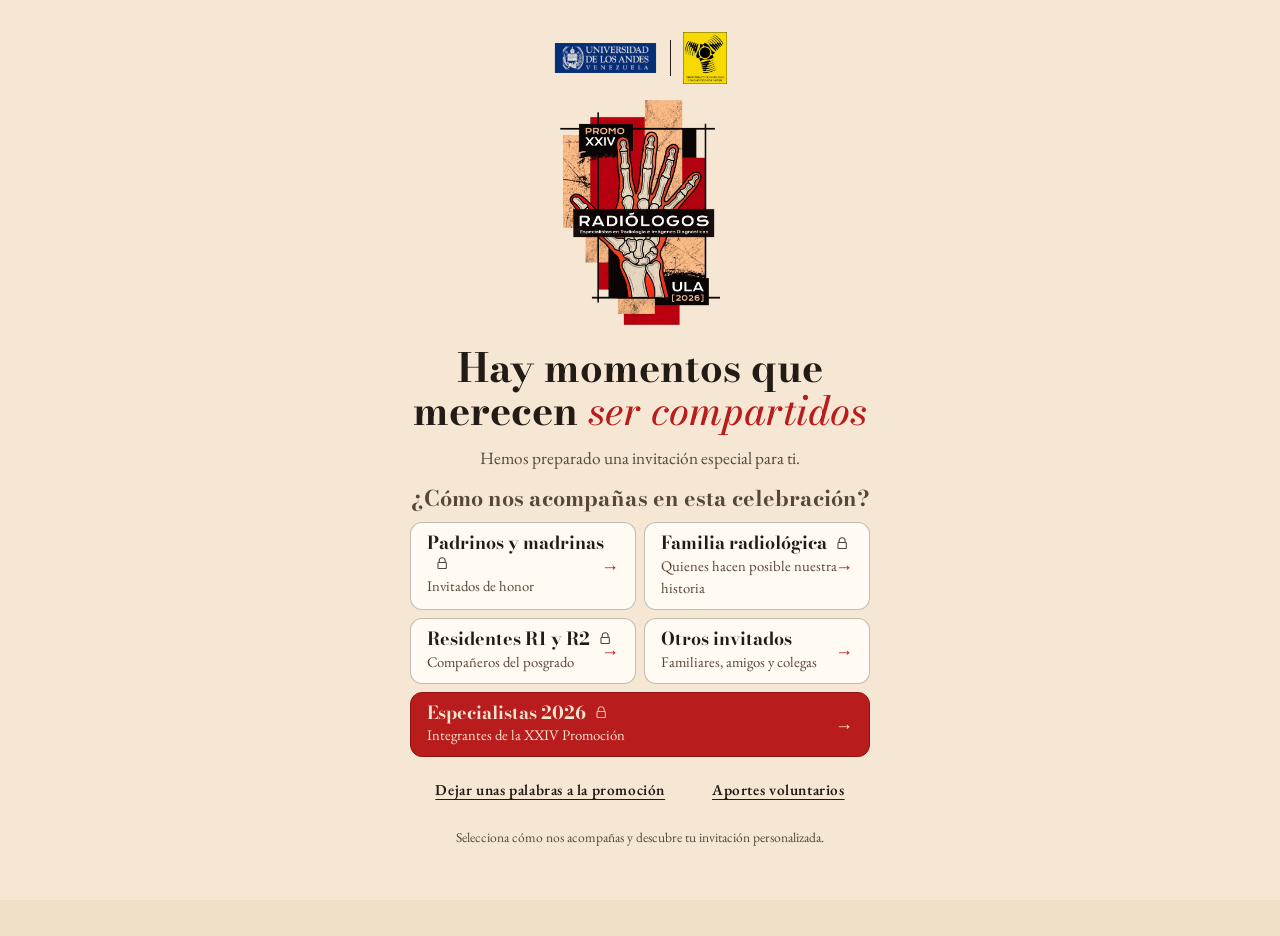
==== index.html @ fd2d2056 "v2.13: pretarjeta con sobre y sello XXIV para enlaces individuales; Familia radiológica Co-Authored-" ====
<!doctype html>
<html lang="es">
<head>
<meta charset="utf-8">
<meta name="version-recursos" content="202611261227">
<meta name="viewport" content="width=device-width,initial-scale=1,viewport-fit=cover">
<title>XXIV Promoción de Radiólogos | Invitación especial</title>
<meta name="description" content="Tres momentos. Una misma celebración. Sábado 28 de noviembre de 2026.">
<meta name="robots" content="noindex,nofollow,noarchive">
<meta name="theme-color" content="#f4e6d1">
<meta name="color-scheme" content="only light">
<meta name="supported-color-schemes" content="light">
<meta name="darkreader-lock">
<script>if(/^#t=/.test(location.hash))document.documentElement.classList.add("modo-sobre")</script>
<meta name="referrer" content="no-referrer">
<link rel="canonical" href="https://zarevich1492.github.io/invitacion-radiologia-2026/">
<meta property="og:type" content="website">
<meta property="og:locale" content="es_VE">
<meta property="og:site_name" content="XXIV Promoción de Radiólogos · ULA">
<meta property="og:title" content="XXIV Promoción de Radiólogos | Invitación especial">
<meta property="og:description" content="Tres momentos. Una misma celebración. Sábado 28 de noviembre de 2026.">
<meta property="og:url" content="https://zarevich1492.github.io/invitacion-radiologia-2026/">
<meta property="og:image" content="https://zarevich1492.github.io/invitacion-radiologia-2026/assets/og-portada.jpg">
<meta property="og:image:secure_url" content="https://zarevich1492.github.io/invitacion-radiologia-2026/assets/og-portada.jpg">
<meta property="og:image:type" content="image/jpeg">
<meta property="og:image:width" content="1200">
<meta property="og:image:height" content="630">
<meta property="og:image:alt" content="Portada: Promo XXIV Radiólogos ULA 2026. Invitación especial.">
<meta name="twitter:card" content="summary_large_image">
<link rel="icon" href="assets/logos/promocion-xxiv-560.jpg" type="image/jpeg">
<link rel="preload" href="assets/fonts/BodoniModa-normal.woff2" as="font" type="font/woff2" crossorigin>
<link rel="preload" href="assets/fonts/EBGaramond-normal.woff2" as="font" type="font/woff2" crossorigin>
<link rel="preload" href="assets/logos/promocion-xxiv-560.jpg" as="image">
<link rel="stylesheet" href="css/estilos.css?v=202611261227">
</head>
<body>

<!-- ===================== Escena 1 · Bienvenida e identificación ===================== -->
<!-- Pretarjeta: recepción del enlace individual (sobre crema con sello XXIV) -->
<section class="sobre-escena cargando" id="sobre-escena" aria-labelledby="sobre-titulo">
  <div class="sobre-caja">
    <div class="sobre-logos" aria-label="Universidad de Los Andes · Departamento de Radiología y Diagnóstico por Imagen · XXIV Promoción">
      <img src="assets/logos/ula.jpg" alt="Universidad de Los Andes, Venezuela" width="1215" height="392">
      <img class="logo-depto" src="assets/logos/departamento-radiologia.jpg" alt="Departamento de Radiología y Diagnóstico por Imagen" width="603" height="707">
      <img class="logo-promo" src="assets/logos/promocion-xxiv-560.jpg" alt="XXIV Promoción de Radiólogos, ULA 2026" width="560" height="784">
    </div>
    <div class="sobre" aria-hidden="true">
      <div class="sobre-fondo"></div>
      <div class="sobre-carta"><i></i><i></i><i></i></div>
      <div class="sobre-frente"></div>
      <div class="sobre-solapa"></div>
      <div class="sello"><span>XXIV</span></div>
    </div>
    <span class="versalita" id="sobre-titulo">Has recibido una invitación especial</span>
    <h1 class="sobre-nombre" id="token-saludo" aria-live="polite">Preparando tu invitación…</h1>
    <p class="sobre-msg">La XXIV Promoción de Radiólogos de la Universidad de Los Andes desea compartir contigo este momento tan significativo.</p>
    <button class="btn btn-primario" type="button" id="btn-token-continuar" disabled>Abrir mi invitación</button>
    <button class="btn btn-texto" type="button" id="btn-token-otro">No soy yo</button>
  </div>
</section>

<section class="bienvenida" id="bienvenida" aria-labelledby="bienvenida-titulo">
  <div class="bienvenida-caja">
    <div class="logos-inst" aria-label="Universidad de Los Andes · Departamento de Radiología y Diagnóstico por Imagen">
      <img src="assets/logos/ula.jpg" alt="Universidad de Los Andes, Venezuela" width="1215" height="392">
      <i aria-hidden="true"></i>
      <img class="logo-depto" src="assets/logos/departamento-radiologia.jpg" alt="Departamento de Radiología y Diagnóstico por Imagen" width="603" height="707">
    </div>
    <img class="bienvenida-logo" src="assets/logos/promocion-xxiv-560.jpg" width="560" height="784" alt="Logotipo de la XXIV Promoción de Radiólogos, ULA 2026">
    <h1 id="bienvenida-titulo">Hay momentos que merecen <em>ser compartidos</em></h1>
    <p class="bienvenida-sub">Hemos preparado una invitación especial para ti.</p>

    <!-- Paso 0: cinco accesos -->
    <div class="paso" id="paso-acceso">
      <p class="pregunta" id="acceso-pregunta">¿Cómo nos acompañas en esta celebración?</p>
      <div class="accesos" role="group" aria-label="Elige cómo nos acompañas">
        <button class="acceso" type="button" data-acceso="padrinos"><b>Padrinos y madrinas<svg class="candado" viewBox="0 0 24 24" aria-hidden="true"><path d="M7 11V8a5 5 0 0110 0v3M6 11h12a1 1 0 011 1v8a1 1 0 01-1 1H6a1 1 0 01-1-1v-8a1 1 0 011-1z" fill="none" stroke="currentColor" stroke-width="1.8" stroke-linecap="round" stroke-linejoin="round"/></svg><span class="sr-solo"> (acceso con código)</span></b><span>Invitados de honor</span></button>
        <button class="acceso" type="button" data-acceso="docentes"><b>Familia radiológica<svg class="candado" viewBox="0 0 24 24" aria-hidden="true"><path d="M7 11V8a5 5 0 0110 0v3M6 11h12a1 1 0 011 1v8a1 1 0 01-1 1H6a1 1 0 01-1-1v-8a1 1 0 011-1z" fill="none" stroke="currentColor" stroke-width="1.8" stroke-linecap="round" stroke-linejoin="round"/></svg><span class="sr-solo"> (acceso con código)</span></b><span>Quienes hacen posible nuestra historia</span></button>
        <button class="acceso" type="button" data-acceso="residentes"><b>Residentes R1 y R2<svg class="candado" viewBox="0 0 24 24" aria-hidden="true"><path d="M7 11V8a5 5 0 0110 0v3M6 11h12a1 1 0 011 1v8a1 1 0 01-1 1H6a1 1 0 01-1-1v-8a1 1 0 011-1z" fill="none" stroke="currentColor" stroke-width="1.8" stroke-linecap="round" stroke-linejoin="round"/></svg><span class="sr-solo"> (acceso con código)</span></b><span>Compañeros del posgrado</span></button>
        <button class="acceso" type="button" data-acceso="otros"><b>Otros invitados</b><span>Familiares, amigos y colegas</span></button>
        <button class="acceso" type="button" data-acceso="especialistas" id="btn-integrante"><b>Especialistas 2026<svg class="candado" viewBox="0 0 24 24" aria-hidden="true"><path d="M7 11V8a5 5 0 0110 0v3M6 11h12a1 1 0 011 1v8a1 1 0 01-1 1H6a1 1 0 01-1-1v-8a1 1 0 011-1z" fill="none" stroke="currentColor" stroke-width="1.8" stroke-linecap="round" stroke-linejoin="round"/></svg><span class="sr-solo"> (acceso con código)</span></b><span>Integrantes de la XXIV Promoción</span></button>
      </div>
      <p class="mas-bienvenida"><button class="btn btn-texto" type="button" data-visitante="dedicatorias">Dejar unas palabras a la promoción</button><button class="btn btn-texto" type="button" data-visitante="aportes">Aportes voluntarios</button></p>
    </div>

    <!-- Código de acceso (padrinos, familia radiológica, residentes, especialistas) -->
    <div class="paso" id="paso-codigo" hidden>
      <p class="pregunta" id="codigo-titulo">Código de acceso</p>
      <p class="nota" style="text-align:center;margin:0" id="codigo-sub">Escribe el código que recibiste con tu invitación.</p>
      <form id="form-codigo" autocomplete="off" novalidate>
        <label class="etiqueta" for="campo-codigo">Código de acceso</label>
        <div class="campo-clave"><input class="campo" id="campo-codigo" type="password" autocomplete="off" autocapitalize="none" spellcheck="false" maxlength="100" required><button class="btn btn-texto" type="button" id="ver-codigo" aria-pressed="false" aria-controls="campo-codigo">Mostrar</button></div>
        <p class="rsvp-estado" id="codigo-estado" role="alert"></p>
        <button class="btn btn-primario" type="submit" id="btn-ingresar">Ingresar</button>
      </form>
      <button class="btn btn-texto" type="button" id="btn-volver-inicio">← Volver al inicio</button>
    </div>

    <!-- Padrinos y madrinas: selector de nombres -->
    <div class="paso" id="paso-lista" hidden>
      <p class="pregunta">Padrinos y madrinas</p>
      <label class="etiqueta" for="buscar-nombre">Busca y elige tu nombre</label>
      <input id="buscar-nombre" class="campo" type="search" placeholder="Nombre o apellido" autocomplete="off" autocapitalize="words" spellcheck="false" aria-controls="lista-nombres">
      <ul class="lista-nombres" id="lista-nombres" role="listbox" aria-label="Padrinos y madrinas de la promoción"></ul>
      <button class="btn btn-texto" type="button" id="btn-volver-acceso-1">← Otras opciones</button>
    </div>

    <!-- Especialistas 2026 (módulo de listones; coordinado con Antigravity) -->
    <div class="paso" id="paso-graduando" hidden>
      <span class="versalita" style="text-align:center">Espacio conmemorativo · XXIV Promoción</span>
      <p class="pregunta">Especialistas 2026</p>
      <p class="nota" style="text-align:center;margin:0">Elige tu nombre para acceder a tu listón conmemorativo y al programa de la jornada.</p>
      <ul class="lista-nombres" id="lista-graduandos" role="listbox" aria-label="Especialistas 2026 · XXIV Promoción"></ul>
      <button class="btn btn-texto" type="button" id="btn-volver-lista-2">← Otras opciones</button>
    </div>

    <!-- Familia radiológica · Residentes · Otros: nombre (y R1/R2 para residentes) -->
    <div class="paso" id="paso-categoria" hidden>
      <p class="pregunta" id="categoria-pregunta"></p>
      <div class="opciones-cat" id="opciones-cat" role="radiogroup" aria-label="Categoría de invitado"></div>
      <form class="form-nombre" id="form-nombre" autocomplete="off" hidden>
        <label class="etiqueta" for="campo-nombre">Tu nombre completo</label>
        <input id="campo-nombre" class="campo" maxlength="80" placeholder="Nombre y apellido" autocapitalize="words" spellcheck="false" enterkeyhint="go" required minlength="2">
        <button class="btn btn-primario" type="submit">Continuar a mi invitación</button>
      </form>
      <button class="btn btn-texto" type="button" id="btn-volver-lista">← Otras opciones</button>
    </div>

    <p class="nota nota-privacidad">Selecciona cómo nos acompañas y descubre tu invitación personalizada.</p>
  </div>
</section>

<!-- ===================== Navegación permanente ===================== -->
<header class="barra" id="barra" hidden>
  <div class="barra-int">
    <a class="marca" href="#invitacion" data-ir="invitacion" aria-label="Ir al inicio">
      <img src="assets/logos/promocion-xxiv-560.jpg" alt="" width="560" height="784">
      <span><b>XXIV Promoción</b><small>Radiólogos · ULA 2026</small></span>
    </a>
    <nav class="nav-vistas nav-superior" aria-label="Secciones de la invitación">
      <a href="#invitacion" data-ir="invitacion" class="nav-inicio"><svg class="ico-casa" viewBox="0 0 24 24" aria-hidden="true"><path d="M3 10.5L12 3l9 7.5"/><path d="M5.5 9.5V20h4.5v-5.5h4V20h4.5V9.5"/></svg><span>Inicio</span></a>
      <a href="#programa" data-ir="programa">Programa</a>
      <a href="#confirmar" data-ir="confirmar">Confirmar asistencia</a>
      <a href="#pase" data-ir="pase">Mi pase</a>
      <a href="#liston" data-ir="liston" hidden>Mi listón</a>
      <a href="#dedicatorias" data-ir="dedicatorias" class="nav-extra">Palabras</a>
      <a href="#aportes" data-ir="aportes" class="nav-extra">Aportes</a>
      <a href="#solicitar" data-ir="solicitar" class="nav-extra" hidden>Solicitar invitación</a>
    </nav>
    <button class="btn btn-texto cambiar-nombre" type="button" id="btn-cambiar-nombre">Cambiar nombre</button>
  </div>
</header>

<main class="experiencia" id="experiencia" aria-hidden="true">

  <!-- 01 · Inicio (tarjeta interactiva para invitados · espacio conmemorativo para Especialistas 2026) -->
  <section class="vista vista-invitacion" id="vista-invitacion" data-vista="invitacion" aria-labelledby="saludo-nombre">
    <div class="espacio-especialista" id="espacio-especialista" hidden>
      <img class="esp-logo" src="assets/logos/promocion-xxiv-560.jpg" width="560" height="784" alt="Logotipo de la XXIV Promoción de Radiólogos, ULA 2026">
      <span class="versalita">Especialista 2026 · XXIV Promoción</span>
      <h1 class="saludo-nombre" id="esp-nombre" tabindex="-1"></h1>
      <p class="saludo-texto">Espacio conmemorativo de nuestra promoción. Conserva tu listón oficial y consulta el programa de nuestra jornada de celebración.</p>
      <p class="esp-fecha" id="esp-fecha"></p>
      <div class="esp-acciones">
        <a class="btn btn-primario" href="#liston" data-ir="liston">Ver mi listón conmemorativo <span aria-hidden="true">→</span></a>
        <a class="btn btn-siguiente" href="#programa" data-ir="programa">Ver el programa <span aria-hidden="true">→</span></a>
      </div>
      <p class="mas-secciones"><a class="btn btn-texto" href="#dedicatorias" data-ir="dedicatorias">Dejar unas palabras</a><a class="btn btn-texto" href="#aportes" data-ir="aportes">Aportes voluntarios</a></p>
    </div>
    <div class="inv-grid">
      <header class="inv-enc saludo">
        <span class="versalita" id="saludo-eyebrow">Invitación especial</span>
        <h1 class="saludo-nombre" id="saludo-nombre" tabindex="-1"></h1>
        <p class="saludo-texto" id="saludo-texto"></p>
        <p class="inv-fecha" id="inv-fecha"></p>
      </header>

      <div class="inv-tarjeta">
        <!-- Escenas 2 a 6 · Tarjeta 3D -->
        <div class="escenario cargando" id="escenario" data-pose="cerrada" data-estado="cerrada">
          <div class="sombra-suelo" aria-hidden="true"></div>
          <div class="tarjeta" id="tarjeta" tabindex="0" role="group" aria-roledescription="tarjeta" aria-label="Invitación. Portada. Pulse Intro para abrir.">
            <div class="flotar">
              <div class="inclinacion" id="inclinacion">
                <div class="libro" id="libro">
                  <div class="hoja base">
                    <div class="cara frente"><img class="mitad-der" id="img-interior-der" alt="" decoding="async"></div>
                    <div class="cara dorso"><img class="ajustada" id="img-contra" alt="" decoding="async"><span class="luz"></span></div>
                  </div>
                  <div class="hoja tapa" id="tapa">
                    <div class="cara frente"><img class="ajustada" id="img-portada" alt="" fetchpriority="high"><span class="luz"></span></div>
                    <div class="cara dorso"><img class="mitad-izq" id="img-interior-izq" alt="" decoding="async"></div>
                  </div>
                </div>
              </div>
            </div>
          </div>
        </div>
        <p class="pista destacada" id="pista" aria-live="polite">Toca para abrir tu invitación</p>
      </div>

      <div class="inv-acciones controles">
        <button class="btn btn-primario" type="button" id="btn-principal">Abrir tarjeta</button>
        <button class="btn btn-siguiente" type="button" id="btn-contra" hidden>Ver contraportada <span aria-hidden="true">→</span></button>
        <a class="btn btn-siguiente" id="btn-ir-programa" href="#programa" data-ir="programa">Ver el programa <span aria-hidden="true">→</span></a>
      </div>

      <div class="inv-sec">
        <div class="controles-sec" role="toolbar" aria-label="Más opciones de la tarjeta">
          <button class="btn-sec" type="button" id="btn-reproducir" aria-pressed="false"><span class="ico" aria-hidden="true">▶</span><span>Reproducir</span></button>
          <button class="btn-sec" type="button" id="btn-reiniciar"><span class="ico" aria-hidden="true">↺</span><span>Reiniciar</span></button>
        </div>
        <p class="mas-secciones"><a class="btn btn-texto" href="#dedicatorias" data-ir="dedicatorias">Dejar unas palabras</a><a class="btn btn-texto" href="#aportes" data-ir="aportes">Aportes voluntarios</a></p>
      </div>
    </div>

    <section class="otros-tarjetas" id="otros-tarjetas" aria-labelledby="t-otros" hidden>
      <h2 id="t-otros" class="otros-tit">Acompáñanos como tú prefieras</h2>
      <ul class="op-lista">
        <li data-solo-otros><a class="op" href="#invitacion" data-accion="ver"><svg viewBox="0 0 24 24" aria-hidden="true" class="op-ico"><path d="M4 7l8 6 8-6"/><rect x="3.5" y="5" width="17" height="14" rx="2"/></svg><b>Ver invitación</b><span>Abre la tarjeta de la promoción.</span></a></li>
        <li data-solo-otros><a class="op" href="#programa" data-ir="programa"><svg viewBox="0 0 24 24" aria-hidden="true" class="op-ico"><circle cx="12" cy="12" r="8.5"/><path d="M12 7.5V12l3 2"/></svg><b>Programa</b><span>Las tres actividades del 28 de noviembre.</span></a></li>
        <li><a class="op" href="#dedicatorias" data-ir="dedicatorias"><svg viewBox="0 0 24 24" aria-hidden="true" class="op-ico"><path d="M5 4h11l3 3v13H5z"/><path d="M8 11h8M8 15h5"/></svg><b>Dejar una dedicatoria</b><span>Unas palabras para nuestros especialistas.</span></a></li>
        <li><a class="op" href="#aportes" data-ir="aportes"><svg viewBox="0 0 24 24" aria-hidden="true" class="op-ico"><path d="M12 20s-7-4.4-7-10a4 4 0 017-2.500A4 4 0 0119 10c0 5.600-7 10-7 10z"/></svg><b>Aporte voluntario</b><span>Un gesto por Pago Móvil, sin compromiso.</span></a></li>
        <li data-solo-otros><a class="op" href="#solicitar" data-ir="solicitar" id="op-solicitar"><svg viewBox="0 0 24 24" aria-hidden="true" class="op-ico"><circle cx="9" cy="8" r="3.500"/><path d="M3 20c0-3.300 2.700-6 6-6s6 2.700 6 6M18 8v6M15 11h6"/></svg><b>Solicitar invitación</b><span>Cuéntanos quién te invita.</span></a></li>
      </ul>
      <p class="nota">Dedicatorias y aportes están abiertos a todos, sin contraseña, y no dependen de la asistencia.</p>
    </section>
  </section>

  <!-- 02 · Programa -->
  <section class="vista vista-programa" id="vista-programa" data-vista="programa" aria-labelledby="t-programa" hidden>
    <header class="vista-enc">
      <span class="versalita" id="programa-fecha"></span>
      <h2 id="t-programa" tabindex="-1">Tres momentos. <em>Una misma celebración.</em></h2>
      <p class="nota">Hora local de Venezuela (UTC−4).</p>
    </header>
    <ol class="programa" id="programa"></ol>
    <div class="vista-pie">
      <a class="btn btn-texto" href="#invitacion" data-ir="invitacion"><span aria-hidden="true">←</span> Inicio</a>
      <a class="btn btn-primario" id="btn-prog-confirmar" href="#confirmar" data-ir="confirmar">Confirmar asistencia <span aria-hidden="true">→</span></a>
      <a class="btn btn-primario" id="btn-prog-liston" href="#liston" data-ir="liston" hidden>Ver mi listón <span aria-hidden="true">→</span></a>
    </div>
    <p class="mas-secciones"><a class="btn btn-texto" href="#dedicatorias" data-ir="dedicatorias">Dejar unas palabras</a><a class="btn btn-texto" href="#aportes" data-ir="aportes">Aportes voluntarios</a></p>
  </section>

  <!-- 03 · Confirmación -->
  <section class="vista vista-confirmar rsvp" id="rsvp" data-vista="confirmar" aria-labelledby="t-rsvp" hidden>
    <header class="vista-enc">
      <span class="versalita">Confirmación de asistencia</span>
      <h2 id="t-rsvp" tabindex="-1">Nos gustaría contar contigo</h2>
      <p>Tu confirmación nos ayudará a organizar mejor esta jornada de celebración.</p>
    </header>
    <p class="aviso-no-disponible" id="rsvp-aviso" role="note" hidden></p>
    <form id="form-rsvp" novalidate>
      <fieldset class="rsvp-campos" id="rsvp-campos">
        <legend class="sr-only">Tu respuesta para cada actividad</legend>
        <div id="rsvp-actividades"></div>
      </fieldset>
      <div class="rsvp-nota" id="rsvp-nota-caja" hidden>
        <label class="etiqueta" for="rsvp-nota">Nota para los organizadores (opcional)</label>
        <textarea id="rsvp-nota" class="campo" maxlength="300" rows="2" placeholder="Por ejemplo: soy madrina y no aparezco en el listado."></textarea>
      </div>
      <input class="trampa" type="text" id="rsvp-web" name="web" tabindex="-1" autocomplete="off" aria-hidden="true">
      <div class="rsvp-resumen" id="rsvp-resumen" aria-live="polite"></div>
      <p class="nota aviso-privacidad">Tu nombre y confirmación serán utilizados exclusivamente para la organización de las actividades de cierre de nuestra promoción.</p>
      <div class="vista-pie">
        <a class="btn btn-texto" href="#pase" data-ir="pase">Continuar sin confirmar</a>
        <button class="btn btn-primario" type="submit" id="btn-rsvp">Guardar mi confirmación</button>
      </div>
      <p class="rsvp-estado" id="rsvp-estado" role="status" aria-live="polite"></p>
    </form>
  </section>

  <!-- 04 · Mi pase -->
  <section class="vista vista-pase" id="vista-pase" data-vista="pase" aria-labelledby="t-pase" hidden>
    <header class="vista-enc">
      <span class="versalita">Para conservar</span>
      <h2 id="t-pase" tabindex="-1">Mi pase</h2>
    </header>
    <div class="pase-grid" id="panel-pase">
      <figure class="pase-fig">
        <img class="pase-vista" id="pase-vista" alt="Vista previa de tu pase de invitado especial" width="720" height="1280">
        <figcaption class="nota">Recuerdo y guía rápida de la jornada; no es una credencial de acceso.</figcaption>
      </figure>
      <div class="pase-acciones">
        <button class="btn btn-primario btn-ancho" type="button" id="pase-png">Descargar mi pase</button>
        <div class="formatos">
          <button class="btn-sec" type="button" id="pase-movil">JPG ligero</button>
          <button class="btn-sec" type="button" id="pase-pdf">PDF para imprimir</button>
        </div>
        <p class="estado-descarga" id="pase-estado" role="status"></p>
        <p class="nota">Si la descarga no comienza (por ejemplo, dentro de WhatsApp), mantén presionada la imagen y elige «Guardar imagen», o abre el enlace en Safari o Chrome.</p>

        <div class="modulos">
          <details class="modulo" id="mod-calendario">
            <summary><b>Guardar en mi calendario</b><span>Con avisos 24 h y 1 h antes</span></summary>
            <div class="lista-enlaces" id="cal-ics"></div>
            <p class="etiqueta-mini">Google Calendar</p>
            <div class="lista-enlaces" id="cal-google"></div>
            <p class="nota">Los avisos dependen de la configuración de tu calendario (Google aplica los suyos). Sin hora de finalización: no hay una hora oficial.</p>
          </details>
          <a class="modulo modulo-enlace" id="descarga-invitacion" download><b>Descargar invitación completa</b><span>Tarjeta original en PDF</span></a>
          <details class="modulo" id="mod-mapas">
            <summary><b>Cómo llegar</b><span>Ubicación de cada actividad</span></summary>
            <div class="lista-enlaces" id="mapas"></div>
          </details>
        </div>
      </div>
    </div>
    <footer class="pie">
      <div class="pie-logos">
        <img src="assets/logos/ula.jpg" alt="Universidad de Los Andes, Venezuela" loading="lazy" width="1215" height="392">
        <i aria-hidden="true"></i>
        <img class="logo-depto" src="assets/logos/departamento-radiologia.jpg" alt="Departamento de Radiología y Diagnóstico por Imagen" loading="lazy" width="603" height="707">
      </div>
      XXIV Promoción de Radiólogos · Postgrado de Radiología · Universidad de Los Andes
    </footer>
  </section>

  <!-- 05 · Mi listón (independiente de Mi pase · exclusivo para los 7 graduandos y 10 padrinos/madrinas oficiales) -->
  <section class="vista vista-liston" id="vista-liston" data-vista="liston" aria-labelledby="t-liston" hidden>
    <header class="vista-enc">
      <span class="versalita" id="liston-eyebrow">Conmemorativo</span>
      <h2 id="t-liston" tabindex="-1">Mi listón</h2>
      <p id="liston-sub"></p>
    </header>
    <div class="pase-grid liston-grid" id="panel-liston">
      <figure class="pase-fig liston-fig">
        <img class="liston-vista" id="liston-vista" alt="" width="709" height="1417" loading="lazy">
        <figcaption class="nota">Listón conmemorativo · 60 × 120 mm con terminación en V. Sin actividades ni horarios.</figcaption>
      </figure>
      <div class="pase-acciones">
        <a class="btn btn-primario btn-ancho" id="liston-png" download>Descargar mi listón · PNG 300 ppp</a>
        <div class="formatos">
          <a class="btn-sec" id="liston-png-600" download>PNG 600 ppp (alta resolución)</a>
          <a class="btn-sec" id="liston-pdf" download>PDF vectorial (60 × 120 mm)</a>
        </div>
        <p class="nota">Para imprimir: PDF vectorial al 100 % (sin «ajustar a la página»). Si la descarga no comienza dentro de WhatsApp, mantén presionada la imagen y elige «Guardar imagen».</p>
        <div class="modulos" id="liston-colectivos" hidden>
          <a class="modulo modulo-enlace" href="assets/listones/listones-especialistas-2026-A4.pdf" download><b>Listones de los 7 especialistas (A4)</b><span>PDF A4 vectorial para imprimir · 7 listones con marcas de corte</span></a>
          <a class="modulo modulo-enlace" href="assets/listones/listones-padrinos-madrinas-A4.pdf" download><b>Listones de padrinos y madrinas (A4)</b><span>PDF A4 vectorial para imprimir · 10 listones con marcas de corte</span></a>
        </div>
      </div>
    </div>
    <footer class="pie">
      <div class="pie-logos">
        <img src="assets/logos/ula.jpg" alt="Universidad de Los Andes, Venezuela" loading="lazy" width="1215" height="392">
        <i aria-hidden="true"></i>
        <img class="logo-depto" src="assets/logos/departamento-radiologia.jpg" alt="Departamento de Radiología y Diagnóstico por Imagen" loading="lazy" width="603" height="707">
      </div>
      XXIV Promoción de Radiólogos · Postgrado de Radiología · Universidad de Los Andes
    </footer>
  </section>
  <!-- 06 · Palabras que nos acompañan (público) -->
  <section class="vista vista-dedic" id="vista-dedicatorias" data-vista="dedicatorias" aria-labelledby="t-dedic" hidden>
    <header class="vista-enc">
      <span class="versalita">XXIV Promoción · ULA 2026</span>
      <h2 id="t-dedic" tabindex="-1">Palabras que <em>nos acompañan</em></h2>
      <p class="cita-libro">«Hay palabras que se convierten en recuerdos para toda la vida».</p>
    </header>
    <div class="dedic-grid">
      <form class="papel" id="form-dedic" novalidate autocomplete="off">
        <p class="papel-pregunta">¿Quieres dedicarle unas palabras a nuestros nuevos especialistas?</p>
        <fieldset class="dd-dest">
          <legend class="sr-solo">Destinatario</legend>
          <label class="dd-radio"><input type="radio" name="dd-dest" value="promocion" checked> A toda la XXIV Promoción</label>
          <label class="dd-radio"><input type="radio" name="dd-dest" value="esp"> A un especialista 2026</label>
          <select class="campo" id="dd-esp" aria-label="Especialista 2026" hidden></select>
        </fieldset>
        <label class="etiqueta" for="dd-msg">Tu mensaje</label>
        <textarea class="campo manuscrito lineas" id="dd-msg" rows="6" maxlength="500" placeholder="Escribe aquí tus palabras…"></textarea>
        <span class="dd-cont" id="dd-cont" aria-live="polite">0 / 500</span>
        <label class="etiqueta" for="dd-autor">Nombre y apellido</label>
        <input class="campo manuscrito" id="dd-autor" maxlength="80" autocomplete="name">
        <label class="etiqueta" for="dd-tel">Número telefónico, con prefijo internacional</label>
        <input class="campo" id="dd-tel" type="tel" inputmode="tel" maxlength="24" placeholder="+58 412 1234567" autocomplete="tel">
        <p class="nota">Tu número de teléfono será tratado de forma privada y no aparecerá en la dedicatoria.</p>
        <fieldset class="dd-stickers">
          <legend class="etiqueta">Un detalle para tu nota <span class="nota">(opcional, hasta dos)</span></legend>
          <div class="dd-sticker-fila" id="dd-stickers"></div>
        </fieldset>
        <input class="trampa" id="dd-web" type="text" tabindex="-1" autocomplete="off" aria-hidden="true">
        <p class="rsvp-estado" id="dd-estado" role="status" aria-live="polite"></p>
        <button class="btn btn-primario" type="submit" id="dd-enviar">Enviar mis palabras</button>
        <p class="nota">Cada dedicatoria se revisa antes de publicarse en el libro.</p>
      </form>
      <aside class="dd-previa" aria-label="Vista previa">
        <p class="etiqueta-mini">Así quedará tu dedicatoria</p>
        <article class="nota-papel" id="dd-vista"></article>
      </aside>
    </div>
    <div class="dd-gracias" id="dd-gracias" hidden tabindex="-1">
      <h3>Gracias por dejar una huella en nuestra historia</h3>
      <p class="nota">Tu dedicatoria será revisada antes de publicarse.</p>
      <button class="btn" type="button" id="dd-otra">Escribir otra dedicatoria</button>
    </div>
    <h3 class="libro-tit">El libro de dedicatorias</h3>
    <ul class="libro-lista" id="libro-dedic" aria-live="polite"></ul>
    <div class="vista-pie"><a class="btn btn-texto" href="#invitacion" data-ir="invitacion"><span aria-hidden="true">←</span> Inicio</a><a class="btn btn-texto" href="#aportes" data-ir="aportes">Aportes voluntarios</a></div>
  </section>

  <!-- 07 · Aportes voluntarios (público) -->
  <section class="vista vista-aportes" id="vista-aportes" data-vista="aportes" aria-labelledby="t-aportes" hidden>
    <header class="vista-enc">
      <span class="versalita">Aportes voluntarios</span>
      <h2 id="t-aportes" tabindex="-1">Que la distancia <em>no sea un impedimento</em></h2>
      <p id="aportes-intro">Si no puedes acompañarnos presencialmente y deseas tener un gesto con nuestra promoción, puedes hacerlo a través de un aporte voluntario.</p>
      <p><em>Cada gesto tiene un significado que trasciende su valor.</em></p>
    </header>
    <div class="pm-tarjeta" id="pm-tarjeta" hidden>
      <div class="pm-cab"><b>Pago Móvil</b><span>Todo aporte es voluntario</span></div>
      <dl class="pm-datos" id="pm-datos"></dl>
      <button class="btn btn-primario" type="button" id="pm-copiar-todo">Copiar datos de Pago Móvil</button>
      <p class="pm-copiado" id="pm-copiado" role="status" aria-live="polite"></p>
      <p class="pm-gracias" id="pm-gracias">Gracias por acompañarnos, incluso desde la distancia.</p>
    </div>
    <p class="nota" id="aportes-inactivo" hidden>Esta sección no está disponible por ahora.</p>
    <div class="vista-pie"><a class="btn btn-texto" href="#invitacion" data-ir="invitacion"><span aria-hidden="true">←</span> Inicio</a><a class="btn btn-texto" href="#dedicatorias" data-ir="dedicatorias">Dejar unas palabras</a></div>
  </section>

  <!-- 08 · Solicitar invitación (Otros invitados) -->
  <section class="vista vista-solicitar" id="vista-solicitar" data-vista="solicitar" aria-labelledby="t-solicitar" hidden>
    <header class="vista-enc">
      <span class="versalita">Otros invitados</span>
      <h2 id="t-solicitar" tabindex="-1">Solicitar <em>invitación</em></h2>
      <p>Cuéntanos quién eres y quién te invita. La organización revisará tu solicitud y te escribirá.</p>
    </header>
    <form class="papel" id="form-solic" novalidate autocomplete="off" style="max-width:560px">
      <label class="etiqueta" for="sol-nombre">Nombre y apellido</label>
      <input class="campo" id="sol-nombre" maxlength="80" autocomplete="name">
      <label class="etiqueta" for="sol-tipo">¿Quién te invita?</label>
      <select class="campo" id="sol-tipo">
        <option value="padrino">Padrino o madrina</option>
        <option value="especialista">Radiólogo 2026</option>
        <option value="r1">Residente R1</option>
        <option value="r2">Residente R2</option>
        <option value="docente">Familia radiológica</option>
        <option value="otro">Otro</option>
      </select>
      <label class="etiqueta" for="sol-quien">Nombre de quien te invita (obligatorio)</label>
      <input class="campo" id="sol-quien" maxlength="80" list="sol-sugerencias" autocomplete="off">
      <datalist id="sol-sugerencias"></datalist>
      <label class="etiqueta" for="sol-tel">Teléfono de contacto, con prefijo internacional</label>
      <input class="campo" id="sol-tel" type="tel" inputmode="tel" maxlength="24" placeholder="+58 412 1234567" autocomplete="tel">
      <p class="nota">Tu número de teléfono será tratado de forma privada y solo lo usará la organización para responderte.</p>
      <input class="trampa" id="sol-web" type="text" tabindex="-1" autocomplete="off" aria-hidden="true">
      <p class="rsvp-estado" id="sol-estado" role="status" aria-live="polite"></p>
      <button class="btn btn-primario" type="submit" id="sol-enviar">Enviar solicitud</button>
    </form>
    <div class="dd-gracias" id="sol-gracias" hidden tabindex="-1">
      <h3>Hemos recibido tu solicitud</h3>
      <p class="nota">La organización la revisará y se comunicará contigo. Mientras tanto, puedes dejar una dedicatoria o conocer el programa.</p>
    </div>
    <div class="vista-pie"><a class="btn btn-texto" href="#invitacion" data-ir="invitacion"><span aria-hidden="true">←</span> Inicio</a><a class="btn btn-texto" href="#dedicatorias" data-ir="dedicatorias">Dejar unas palabras</a></div>
  </section>

</main>

<!-- Navegación inferior (móviles) -->
<nav class="nav-vistas nav-inferior" id="nav-inferior" aria-label="Secciones de la invitación" hidden>
  <a href="#invitacion" data-ir="invitacion"><svg viewBox="0 0 24 24" aria-hidden="true"><path d="M3 10.5L12 3l9 7.5"/><path d="M5.5 9.5V20h4.5v-5.5h4V20h4.5V9.5"/></svg><span>Inicio</span></a>
  <a href="#programa" data-ir="programa"><svg viewBox="0 0 24 24" aria-hidden="true"><circle cx="12" cy="12" r="8.5"/><path d="M12 7.5V12l3 2"/></svg><span>Programa</span></a>
  <a href="#confirmar" data-ir="confirmar"><svg viewBox="0 0 24 24" aria-hidden="true"><circle cx="12" cy="12" r="8.5"/><path d="M8 12.3l2.7 2.7L16.2 9.5"/></svg><span>Confirmar</span></a>
  <a href="#pase" data-ir="pase"><svg viewBox="0 0 24 24" aria-hidden="true"><path d="M4 7h16v3a2 2 0 000 4v3H4v-3a2 2 0 000-4z"/><path d="M14 7v10" stroke-dasharray="1.6 1.8"/></svg><span>Mi pase</span></a>
  <a href="#liston" data-ir="liston" hidden><svg viewBox="0 0 24 24" aria-hidden="true"><path d="M6 3h12v18l-6-4-6 4z"/></svg><span>Mi listón</span></a>
  <a href="#dedicatorias" data-ir="dedicatorias"><svg viewBox="0 0 24 24" aria-hidden="true"><path d="M5 4h11l3 3v13H5z"/><path d="M8 11h8M8 15h5"/></svg><span>Palabras</span></a>
  <a href="#aportes" data-ir="aportes"><svg viewBox="0 0 24 24" aria-hidden="true"><path d="M12 20s-7-4.4-7-10a4 4 0 017-2.500A4 4 0 0119 10c0 5.600-7 10-7 10z"/></svg><span>Aportes</span></a>
  <a href="#solicitar" data-ir="solicitar" hidden><svg viewBox="0 0 24 24" aria-hidden="true"><circle cx="9" cy="8" r="3.500"/><path d="M3 20c0-3.300 2.700-6 6-6s6 2.700 6 6M18 8v6M15 11h6"/></svg><span>Solicitar</span></a>
</nav>

<!-- Escena 7 · Pase digital -->
<noscript>
  <div class="envoltura" style="display:grid;gap:16px;padding-block:16px">
    <p>Para ver la invitación animada, active JavaScript en su navegador.</p>
    <img src="assets/img/A-portada-1400.jpg" alt="Portada de la invitación">
  </div>
  <style>.bienvenida{display:none!important}</style>
</noscript>

<script src="js/config.js?v=202611261227"></script>
<script src="js/api.js?v=202611261227"></script>
<script src="js/pase.js?v=202611261227"></script>
<script src="js/app.js?v=202611261227"></script>
<script src="js/dedicatorias.js?v=202611261227"></script>
<script src="js/inicio.js?v=202611261227"></script>
</body>
</html>
---- css/estilos.css ----
/* Invitación Padrinos · XXIV Promoción de Radiólogos ULA 2026
   Composición: una sola columna; la tarjeta física al centro sobre papel crema,
   controles debajo (nunca encima del contenido), programa y descargas al final. */

@font-face{font-family:"Bodoni Moda";font-style:normal;font-weight:400 900;font-display:swap;src:url("../assets/fonts/BodoniModa-normal.woff2") format("woff2")}
@font-face{font-family:"Bodoni Moda";font-style:italic;font-weight:400 900;font-display:swap;src:url("../assets/fonts/BodoniModa-italic.woff2") format("woff2")}
@font-face{font-family:"EB Garamond";font-style:normal;font-weight:400 600;font-display:swap;src:url("../assets/fonts/EBGaramond-normal.woff2") format("woff2")}
@font-face{font-family:"EB Garamond";font-style:italic;font-weight:400 600;font-display:swap;src:url("../assets/fonts/EBGaramond-italic.woff2") format("woff2")}

:root{
  --crema:#f5e7d3;        /* superficie de la tarjeta (crema original) */
  --fondo:#f4e6d1;        /* fondo principal de la aplicación */
  --papel:#f4e6d1;
  --papel-2:#efdfc6;
  --tinta:#231b15;        /* títulos y nombres */
  --tinta-suave:#594638;  /* textos secundarios */
  --rojo:#b91c1c;         /* rojo institucional */
  --rojo-osc:#8f1616;
  --linea:rgba(35,27,24,.18);
  --f-display:"Bodoni Moda","Bodoni 72","Didot",Georgia,serif;
  --f-texto:"EB Garamond",Garamond,"Times New Roman",Georgia,serif;
  --d-abrir:1400ms;
  --d-giro:1200ms;
  --curva:cubic-bezier(.45,.05,.2,1);
  color-scheme:only light;
}

*,*::before,*::after{box-sizing:border-box}
[hidden]{display:none!important}
html{-webkit-text-size-adjust:100%;text-size-adjust:100%}
body{
  margin:0;min-height:100%;
  background:var(--papel);
  background-image:radial-gradient(130% 80% at 50% 0%,#f6ecdc 0%,var(--papel) 55%,var(--papel-2) 100%);
  background-attachment:fixed;
  color:var(--tinta);font-family:var(--f-texto);font-size:18px;line-height:1.5;
  overflow-x:hidden;
}
img{max-width:100%}
button,input,a{font:inherit;color:inherit}
:focus-visible{outline:2px solid var(--rojo);outline-offset:3px}

.envoltura{
  width:100%;max-width:1040px;margin:0 auto;
  padding-left:max(16px,env(safe-area-inset-left,0px));
  padding-right:max(16px,env(safe-area-inset-right,0px));
}

/* ---------- Tipografía utilitaria ---------- */
.versalita{font-family:var(--f-texto);font-weight:600;text-transform:uppercase;letter-spacing:.2em;font-size:.74rem;color:var(--tinta-suave)}
.rojo{color:var(--rojo)}

/* ---------- Botones ---------- */
.btn{
  display:inline-flex;align-items:center;justify-content:center;gap:.5em;min-height:46px;
  padding:.55em 1.15em;border-radius:999px;border:1px solid var(--linea);background:rgba(255,250,241,.55);
  font-family:var(--f-texto);font-weight:600;font-size:.95rem;letter-spacing:.04em;cursor:pointer;text-decoration:none;
  transition:background .2s,border-color .2s,transform .15s,box-shadow .2s;-webkit-tap-highlight-color:transparent;
}
.btn:hover{border-color:var(--tinta)}
.btn:active{transform:translateY(1px)}
.btn[disabled]{opacity:.45;cursor:default}
.btn-primario{background:var(--rojo);border-color:var(--rojo);color:#fff6ea;box-shadow:0 6px 16px -8px rgba(142,26,23,.7)}
.btn-primario:hover{background:var(--rojo-osc);border-color:var(--rojo-osc)}
.btn-texto{border-color:transparent;background:transparent;text-decoration:underline;text-underline-offset:.25em;min-height:44px}
.btn .ico{font-size:1.05em;line-height:1}

/* ---------- Escena 1 · Bienvenida ---------- */
.bienvenida{
  position:fixed;inset:0;z-index:30;overflow-y:auto;
  background:var(--crema);
  display:flex;align-items:center;justify-content:center;
  padding:calc(env(safe-area-inset-top,0px) + 24px) max(16px,env(safe-area-inset-right,0px)) calc(env(safe-area-inset-bottom,0px) + 24px) max(16px,env(safe-area-inset-left,0px));
  transition:opacity .6s ease,visibility .6s;
}
.bienvenida.saliendo{opacity:0;visibility:hidden}
.bienvenida-caja{width:100%;max-width:460px;display:flex;flex-direction:column;align-items:center;gap:14px;text-align:center}
.bienvenida-logo{width:auto;height:min(26svh,230px);aspect-ratio:1910/2674;display:block;animation:aparecer 1s ease-out both}
@supports not (height:1svh){.bienvenida-logo{height:min(26vh,230px)}}
.bienvenida h1{font-family:var(--f-display);font-weight:700;font-size:clamp(1.9rem,7vw,2.5rem);line-height:1.08;margin:4px 0 0;text-wrap:balance;animation:aparecer 1s .15s ease-out both}
.bienvenida h1 em{font-style:italic;font-weight:500;color:var(--rojo)}
.bienvenida p{margin:0;color:var(--tinta-suave);animation:aparecer 1s .25s ease-out both}
.form-nombre{width:100%;display:flex;flex-direction:column;gap:10px;margin-top:6px;animation:aparecer 1s .35s ease-out both}
.form-nombre label{font-weight:600;font-size:.98rem;text-align:left}
.form-nombre input{
  width:100%;min-height:50px;padding:.6em .9em;border-radius:10px;border:1px solid rgba(35,27,24,.3);
  background:#fffaf2;font-family:var(--f-display);font-size:1.15rem;
}
.form-nombre input:focus{outline:2px solid var(--rojo);outline-offset:1px;border-color:transparent}
.form-acciones{display:flex;flex-direction:column;gap:6px}
.nota-privacidad{font-size:.85rem!important}
@keyframes aparecer{from{opacity:0;transform:translateY(10px)}to{opacity:1;transform:none}}

/* ---------- Encabezado de la experiencia ---------- */
.experiencia{padding-top:calc(env(safe-area-inset-top,0px) + 18px);padding-bottom:calc(env(safe-area-inset-bottom,0px) + 40px)}
.saludo{text-align:center;display:flex;flex-direction:column;align-items:center;gap:2px}
.saludo-nombre{font-family:var(--f-display);font-weight:700;font-size:clamp(1.45rem,5.2vw,2.3rem);line-height:1.12;margin:0;text-wrap:balance;overflow-wrap:anywhere}
.saludo-nombre em{font-style:italic;font-weight:500;color:var(--rojo)}
.cambiar-nombre{font-size:.85rem;min-height:36px;padding:.2em .6em;color:var(--tinta-suave)}

/* ---------- Escena 2–6 · Tarjeta 3D ---------- */
.escenario{
  position:relative;width:100%;margin:14px auto 0;
  height:var(--alto-escenario,480px);
  display:flex;align-items:center;justify-content:center;
  perspective:2400px;perspective-origin:50% 40%;
}
.escenario.cargando::after{
  content:"Preparando su invitación…";position:absolute;inset:auto 0 45%;text-align:center;
  font-style:italic;color:var(--tinta-suave)
}
.sombra-suelo{
  position:absolute;left:50%;top:50%;width:calc(var(--S) * .5 * var(--k));height:calc(var(--S) / 1.294 * var(--k) * .9);
  transform:translate(-50%,-46%);border-radius:50%;
  background:radial-gradient(closest-side,rgba(60,35,20,.38),rgba(60,35,20,0));
  filter:blur(18px);pointer-events:none;transition:width var(--d-abrir) var(--curva),height var(--d-abrir) var(--curva),opacity .6s;
}
.escenario[data-pose="abierta"] .sombra-suelo{width:calc(var(--S) * 1.02);height:calc(var(--S) / 1.294 * .95)}
.escenario.cargando .sombra-suelo{opacity:0}

.tarjeta{
  position:relative;width:var(--S);aspect-ratio:6250/4830;max-width:none;
  transform-style:preserve-3d;-webkit-transform-style:preserve-3d;
  touch-action:pan-y;cursor:pointer;-webkit-tap-highlight-color:transparent;outline:none;
}
.tarjeta:focus-visible .hoja.tapa .frente,.tarjeta:focus-visible .hoja.base .dorso{outline:3px solid var(--rojo);outline-offset:6px}
.tarjeta.entrada{animation:llegada 1.5s cubic-bezier(.16,.8,.25,1) both}
@keyframes llegada{
  0%{transform:translate3d(0,70px,-420px) rotateX(24deg) rotateZ(-5deg)}
  100%{transform:none}
}
.escenario.cargando .tarjeta{visibility:hidden}
.flotar{transform-style:preserve-3d;-webkit-transform-style:preserve-3d;width:100%;height:100%}
.escenario[data-estado="cerrada"] .flotar{animation:flotar 5s ease-in-out 1}  /* un solo vaivén: una animación continua impide rasterizar la portada a resolución completa */
@keyframes flotar{0%,100%{transform:translateY(0) rotateX(0)}50%{transform:translateY(-5px) rotateX(2deg)}}
.inclinacion{
  width:100%;height:100%;transform-style:preserve-3d;-webkit-transform-style:preserve-3d;
  transform:rotateX(var(--rx,0deg)) rotateY(var(--ry,0deg));transition:transform .5s cubic-bezier(.2,.7,.3,1);
}
.libro{
  position:absolute;inset:0;transform-style:preserve-3d;-webkit-transform-style:preserve-3d;
  transform-origin:75% 50%;
  transform:translateX(-25%) scale(var(--k)) rotateY(0deg);
  transition:transform var(--d-abrir) var(--curva);
}
.escenario[data-pose="abierta"] .libro{transform:translateX(0) scale(1) rotateY(0deg)}
.escenario[data-pose="dorso"] .libro{transform:translateX(-25%) scale(var(--k)) rotateY(-180deg);transition-duration:var(--d-giro)}
.escenario[data-estado="regresando"] .libro{transition-duration:var(--d-giro)}

.hoja{position:absolute;top:0;left:50%;width:50%;height:100%;transform-style:preserve-3d;-webkit-transform-style:preserve-3d}
.hoja.tapa{transform-origin:0 50%;transform:translateZ(2px) rotateY(0deg);transition:transform var(--d-abrir) var(--curva)}
.escenario[data-pose="abierta"] .hoja.tapa{transform:translateZ(2px) rotateY(-180deg)}

.cara{
  position:absolute;inset:0;overflow:hidden;background:var(--crema);
  backface-visibility:hidden;-webkit-backface-visibility:hidden;
}
.cara img{position:absolute;top:0;height:100%;display:block;max-width:none;user-select:none;-webkit-user-select:none;-webkit-user-drag:none;pointer-events:none}
.cara img.ajustada{left:0;width:100%;object-fit:contain}
.cara img.mitad-izq{left:0;width:200%}
.cara img.mitad-der{left:-100%;width:200%}
.hoja.base .frente{border-radius:1px 5px 5px 1px;box-shadow:inset 0 0 0 1px rgba(80,50,30,.06)}
.hoja.base .dorso{transform:rotateY(180deg) translateZ(1px);border-radius:5px 1px 1px 5px}
.hoja.tapa .frente{border-radius:1px 5px 5px 1px;box-shadow:inset 0 0 0 1px rgba(80,50,30,.07)}
.hoja.tapa .dorso{transform:rotateY(180deg) translateZ(.5px);border-radius:5px 1px 1px 5px}
/* Grosor de papel: capas bajo la hoja base */
.hoja.base::before{
  content:"";position:absolute;inset:0;transform:translateZ(-2px);border-radius:2px 6px 6px 2px;
  backface-visibility:hidden;-webkit-backface-visibility:hidden; /* solo visible desde el frente: no tapa la contraportada al girar */
  background:#dcc8a8;box-shadow:0 1px 0 #cdb791,1px 2px 0 #c8b18a,0 24px 40px -18px rgba(50,28,15,.55);
}

/* Sombreado dinámico durante el pliegue */
.cara::after{content:"";position:absolute;inset:0;pointer-events:none;opacity:0}
.hoja.tapa .frente::after{background:linear-gradient(90deg,rgba(40,22,12,.10),rgba(40,22,12,.55));transition:opacity calc(var(--d-abrir) / 2) ease-in calc(var(--d-abrir) / 2)}
.escenario[data-pose="abierta"] .hoja.tapa .frente::after{opacity:1;transition:opacity calc(var(--d-abrir) / 2) ease-in 0ms}
.hoja.tapa .dorso::after{background:linear-gradient(270deg,rgba(40,22,12,.5),rgba(40,22,12,.12));opacity:1;transition:opacity calc(var(--d-abrir) / 2) ease-out 0ms}
.escenario[data-pose="abierta"] .hoja.tapa .dorso::after{opacity:0;transition:opacity calc(var(--d-abrir) / 2) ease-out calc(var(--d-abrir) / 2)}
.hoja.base .frente::after{background:linear-gradient(90deg,rgba(40,22,12,.45),rgba(40,22,12,0) 70%);opacity:1;transition:opacity var(--d-abrir) ease-in}
.escenario[data-pose="abierta"] .hoja.base .frente::after{opacity:0}
/* Pliegue central de la tarjeta abierta */
.hoja.base .frente::before,.hoja.tapa .dorso::before{content:"";position:absolute;top:0;bottom:0;width:7%;z-index:1;pointer-events:none}
.hoja.base .frente::before{left:0;background:linear-gradient(90deg,rgba(60,35,20,.16),rgba(60,35,20,0))}
.hoja.tapa .dorso::before{right:0;background:linear-gradient(270deg,rgba(60,35,20,.16),rgba(60,35,20,0))}
/* Reflejo de luz ambiental que sigue la inclinación */
.luz{position:absolute;inset:0;pointer-events:none;z-index:2;border-radius:inherit;opacity:.55;
  background:radial-gradient(70% 60% at var(--lx,30%) var(--ly,20%),rgba(255,250,238,.45),rgba(255,250,238,0) 70%);mix-blend-mode:soft-light}

/* Ocultar caras que no deben verse durante el giro (evita imágenes invertidas en WebKit) */
.escenario[data-estado="girando"] .hoja.tapa .dorso,
.escenario[data-estado="regresando"] .hoja.tapa .dorso,
.escenario[data-estado="dorso"] .hoja.tapa .dorso,
.escenario[data-estado="cerrada"] .hoja.tapa .dorso{visibility:hidden}
.escenario[data-estado="dorso"] .hoja.tapa .frente,
.escenario[data-estado="dorso"] .hoja.base .frente{visibility:hidden}

/* ---------- Alternativa plana (sin 3D o con movimiento reducido) ---------- */
.plano .libro,.plano .hoja,.plano .hoja.tapa,.plano .cara,.plano .flotar,.plano .inclinacion,.plano .tarjeta{transform:none!important;animation:none!important}
.plano .libro{transition:none}
.plano .hoja.base::before{display:none}
.plano .cara::after{display:none}
.plano .cara{transition:opacity .35s ease;opacity:0;visibility:visible!important}
.plano .tarjeta{width:var(--S)}
.plano .hoja{left:25%}
.plano[data-pose="cerrada"] .hoja.tapa .frente{opacity:1;transform:scale(var(--k))!important}
.plano[data-pose="dorso"] .hoja.base .dorso{opacity:1;transform:scale(var(--k))!important}
.plano[data-pose="abierta"] .hoja.tapa{left:0}
.plano[data-pose="abierta"] .hoja.base{left:50%}
.plano[data-pose="abierta"] .hoja.tapa .dorso,.plano[data-pose="abierta"] .hoja.base .frente{opacity:1}
.plano .sombra-suelo{transition:none}

/* ---------- Indicaciones y controles ---------- */
.pista{min-height:1.6em;margin:10px 0 0;text-align:center;font-style:italic;color:var(--tinta-suave);font-size:1rem;transition:opacity .4s}
.pista.destacada::before{content:"";display:inline-block;width:8px;height:8px;border-radius:50%;background:var(--rojo);margin-right:9px;vertical-align:.12em;animation:latido 1.8s ease-in-out infinite}
@keyframes latido{0%,100%{opacity:.25;transform:scale(.8)}50%{opacity:1;transform:scale(1)}}
.controles{display:flex;flex-direction:column;align-items:center;gap:10px;margin-top:12px}
.controles-sec{display:flex;flex-wrap:wrap;justify-content:center;gap:6px}
.controles-sec .btn{font-size:.88rem;min-height:44px;padding:.45em .95em}
.aviso-pase{
  margin:18px auto 0;max-width:520px;display:flex;align-items:center;justify-content:space-between;gap:12px;flex-wrap:wrap;
  padding:14px 16px;border:1px dashed rgba(184,35,31,.55);border-radius:12px;background:rgba(255,250,241,.55);
  animation:aparecer .7s ease-out both
}
.aviso-pase p{margin:0;font-family:var(--f-display);font-weight:600;font-size:1.1rem;min-width:0}

/* ---------- Programa y acciones ---------- */
.seccion{margin-top:40px;padding-top:26px;border-top:1px solid var(--linea)}
.seccion h2{font-family:var(--f-display);font-weight:700;font-size:clamp(1.4rem,4vw,1.9rem);margin:0 0 4px;text-wrap:balance}
.seccion>p{margin:0 0 18px;color:var(--tinta-suave)}
.fecha-grande{font-family:var(--f-display);font-weight:700;font-size:1.15rem;margin:0 0 14px}
.acciones{display:grid;grid-template-columns:repeat(2,minmax(0,1fr));gap:10px}
.accion{
  display:flex;flex-direction:column;align-items:flex-start;gap:2px;text-align:left;min-height:84px;
  padding:14px 16px;border-radius:12px;border:1px solid var(--linea);background:rgba(255,250,241,.6);
  cursor:pointer;text-decoration:none;transition:border-color .2s,transform .15s;min-width:0
}
.accion:hover{border-color:var(--tinta)}
.accion b{font-family:var(--f-display);font-size:1.12rem;font-weight:700}
.accion span{font-size:.92rem;color:var(--tinta-suave)}
.accion.principal{background:var(--rojo);border-color:var(--rojo);color:#fff6ea}
.accion.principal span{color:#f6d9cf}
.pie{margin-top:40px;text-align:center;color:var(--tinta-suave);font-size:.92rem}
.pie-logos{display:flex;justify-content:center;align-items:center;gap:14px;margin-bottom:10px}
.pie-logos img{height:42px;width:auto}
.pie-logos img.logo-depto{height:60px}
.pie-logos i{width:1px;height:42px;background:var(--tinta)}

/* ---------- Hojas modales ---------- */
dialog{
  border:0;padding:0;background:var(--crema);color:var(--tinta);
  width:min(560px,calc(100vw - 24px));max-height:calc(100dvh - 24px);border-radius:16px;
  box-shadow:0 30px 80px -20px rgba(30,15,8,.6);
}
dialog::backdrop{background:rgba(32,22,16,.62)}
.hoja-modal{display:flex;flex-direction:column;max-height:calc(100dvh - 24px)}
.hoja-cab{display:flex;align-items:center;justify-content:space-between;gap:10px;padding:14px 16px;border-bottom:1px solid var(--linea)}
.hoja-cab h3{margin:0;font-family:var(--f-display);font-size:1.25rem}
.hoja-cuerpo{padding:16px;overflow-y:auto;display:flex;flex-direction:column;gap:12px}
.hoja-cuerpo p{margin:0}
.lista-enlaces{display:flex;flex-direction:column;gap:8px}
.lista-enlaces .btn{justify-content:space-between;border-radius:10px;width:100%}
.lista-enlaces small{font-weight:400;color:var(--tinta-suave)}
.nota{font-size:.88rem;color:var(--tinta-suave)}
.cerrar{min-height:40px;padding:.3em .9em}

/* Pase */
.pase-vista{display:block;width:100%;max-width:360px;height:auto;margin:0 auto;border-radius:12px;box-shadow:0 14px 30px -14px rgba(30,15,8,.55);background:#e9dac2;aspect-ratio:1440/2560}
.pase-nombre{display:flex;gap:8px;align-items:flex-end}
.pase-nombre label{flex:1;min-width:0;font-weight:600;font-size:.92rem}
.pase-nombre input{display:block;width:100%;min-height:46px;margin-top:4px;padding:.5em .8em;border-radius:10px;border:1px solid rgba(35,27,24,.3);background:#fffaf2;font-family:var(--f-display);font-size:1.05rem}
.estado-descarga{min-height:1.4em;font-size:.9rem;color:var(--tinta-suave)}


  padding:calc(env(safe-area-inset-top,0px) + 8px) max(10px,env(safe-area-inset-right,0px)) calc(env(safe-area-inset-bottom,0px) + 8px) max(10px,env(safe-area-inset-left,0px))}

@media (max-width:640px){
  body{font-size:17px}
  .programa,.acciones{grid-template-columns:1fr}
  .aviso-pase{justify-content:center;text-align:center}
}
@media (prefers-reduced-motion:reduce){
  *,*::before,*::after{animation-duration:.01ms!important;animation-iteration-count:1!important;scroll-behavior:auto!important}
}

/* ---------- Bienvenida: identificación ---------- */
.bienvenida{align-items:flex-start}
.bienvenida-caja{padding-block:8px}
.logos-inst{display:flex;align-items:center;justify-content:center;gap:12px;animation:aparecer .8s ease-out both}
.logos-inst img{height:34px;width:auto}
.logos-inst img.logo-depto{height:52px}
.logos-inst i{width:1px;height:36px;background:var(--tinta)}
.bienvenida-sub{font-size:1.08rem}
.paso{width:100%;display:flex;flex-direction:column;gap:10px;text-align:left;animation:aparecer .6s ease-out both}
.etiqueta{font-weight:600;font-size:.98rem}
.campo{width:100%;min-height:50px;padding:.6em .9em;border-radius:10px;border:1px solid rgba(35,27,24,.3);background:#fffaf2;font-family:var(--f-display);font-size:1.12rem;color:var(--tinta)}
.campo:focus{outline:2px solid var(--rojo);outline-offset:1px;border-color:transparent}
textarea.campo{font-family:var(--f-texto);font-size:1rem;resize:vertical}
.lista-nombres{list-style:none;margin:0;padding:0;display:flex;flex-direction:column;border-top:1px solid var(--linea);max-height:min(44svh,420px);overflow-y:auto;overscroll-behavior:contain}
.lista-nombres li{border-bottom:1px solid var(--linea)}
.nombre-opcion{width:100%;min-height:52px;text-align:left;padding:.55em .5em;background:none;border:0;cursor:pointer;font-family:var(--f-display);font-weight:600;font-size:1.15rem;display:flex;align-items:center;justify-content:space-between;gap:8px;transition:background .15s}
.nombre-opcion::after{content:"→";font-family:var(--f-texto);color:var(--rojo);opacity:.6}
.nombre-opcion:hover,.nombre-opcion:focus-visible{background:rgba(184,35,31,.07)}
.nombre-opcion.previo{background:rgba(184,35,31,.08)}
.nombre-opcion.no-aparece{font-family:var(--f-texto);font-weight:500;font-style:italic;color:var(--tinta-suave);font-size:1.05rem}
.sin-resultados{padding:.7em .5em;color:var(--tinta-suave);font-style:italic}
.pregunta{font-family:var(--f-display);font-weight:700;font-size:1.35rem;line-height:1.2;margin:4px 0;text-align:center;text-wrap:balance}
.opciones-cat{display:flex;flex-direction:column;gap:8px}
.opcion-cat{display:flex;flex-direction:column;align-items:flex-start;gap:2px;text-align:left;padding:12px 14px;border-radius:12px;border:1px solid var(--linea);background:rgba(255,250,241,.7);cursor:pointer;min-height:56px}
.opcion-cat b{font-family:var(--f-display);font-size:1.1rem}
.opcion-cat span{font-size:.92rem;color:var(--tinta-suave)}
.opcion-cat[aria-checked="true"]{border-color:var(--rojo);box-shadow:inset 0 0 0 1px var(--rojo);background:#fffaf2}
.omision{font-size:.92rem;color:var(--tinta-suave)}
.omision summary{cursor:pointer;min-height:40px;display:flex;align-items:center}
.omision p{margin:.2em 0 .4em}
.saludo-texto{max-width:36em;margin:6px auto 0;font-style:italic;color:var(--tinta-suave);font-size:1.08rem;text-wrap:balance}

/* ---------- Programa: tres momentos ---------- */
.seccion h2 em{font-style:italic;font-weight:500;color:var(--rojo)}
.programa{list-style:none;margin:14px 0 0;padding:0;display:grid;grid-template-columns:repeat(auto-fit,minmax(230px,1fr));gap:14px}
.momento{display:flex;flex-direction:column;gap:6px;padding:18px;border-top:3px solid var(--rojo);background:rgba(255,250,241,.55);min-width:0}
.momento time{font-family:var(--f-display);font-weight:800;font-size:2rem;line-height:1;color:var(--rojo);font-variant-numeric:tabular-nums}
.momento strong{display:block;font-family:var(--f-display);font-size:1.2rem;line-height:1.2}
.momento span{display:block;color:var(--tinta-suave);margin-top:4px}
.momento.social{background:var(--tinta);color:var(--crema);border-top-color:var(--rojo)}
.momento.social time{color:#ff8a78}
.momento.social span{color:#d9c8b2}
.etiqueta-social{display:inline-block;margin-top:8px;font-style:normal;font-size:.75rem;letter-spacing:.18em;text-transform:uppercase;color:#ff8a78;font-weight:600}

/* ---------- RSVP ---------- */
.rsvp form{display:flex;flex-direction:column;gap:14px;margin-top:14px}
.rsvp-act{border:1px solid var(--linea);border-radius:12px;padding:12px 14px 14px;margin:0;background:rgba(255,250,241,.55);min-width:0}
.rsvp-act.social{border-color:rgba(184,35,31,.45)}
.rsvp-act legend{float:left;width:100%;padding:0;display:flex;flex-direction:column}
.rsvp-act legend+*{clear:both}
.rsvp-act legend b{font-family:var(--f-display);font-size:1.15rem}
.rsvp-act legend span{font-size:.92rem;color:var(--tinta-suave)}
.opciones-rsvp{display:flex;flex-wrap:wrap;gap:8px;margin-top:8px}
.opciones-rsvp label{position:relative;flex:1 1 140px}
.opciones-rsvp input{position:absolute;opacity:0;inset:0;margin:0;cursor:pointer}
.opciones-rsvp span{display:flex;align-items:center;justify-content:center;min-height:46px;padding:.4em .8em;border-radius:999px;border:1px solid var(--linea);background:#fffaf2;font-weight:600;font-size:.95rem;text-align:center;transition:background .15s,border-color .15s}
.opciones-rsvp input:checked+span{background:var(--tinta);color:var(--crema);border-color:var(--tinta)}
.opciones-rsvp input[value="asistira"]:checked+span{background:var(--rojo);border-color:var(--rojo)}
.opciones-rsvp input:focus-visible+span{outline:2px solid var(--rojo);outline-offset:2px}
.trampa{position:absolute!important;left:-9999px!important;width:1px;height:1px;opacity:0}
.aviso-privacidad{margin:0}
.rsvp .btn-primario{align-self:flex-start}
.rsvp-estado{min-height:1.4em;margin:0;font-weight:500}
.rsvp-estado.exito{color:#1f5d2c;font-family:var(--f-display);font-weight:700;font-size:1.12rem}
.rsvp-estado.error{color:var(--rojo-osc)}
.rsvp-estado.aviso{color:var(--tinta-suave);font-style:italic}
.pie-promo{display:block;width:84px;height:auto;margin:0 auto 12px}
@media (max-width:640px){ .rsvp .btn-primario{align-self:stretch} }

/* Bodoni Moda con el mismo tamaño óptico de las tarjetas (opsz 11): trazos finos firmes, legibles en móvil */
h1,h2,h3,.saludo-nombre,.pregunta,.nombre-opcion,.opcion-cat b,.momento time,.momento strong,.rsvp-act legend b,.accion b,.aviso-pase p,.adm-tile b,.adm-act h3,.adm-cab h1,.adm-tabla .nom,.rsvp-estado.exito,.campo{font-variation-settings:"opsz" 11}

/* =====================================================================
   UX v2 · Navegación por vistas y diseño responsive
   Composición: móvil = una columna (identidad → nombre → tarjeta → acción → barra inferior);
   escritorio ≥ 900 px = barra superior + invitación en dos columnas editoriales.
   ===================================================================== */
.sr-only{position:absolute!important;width:1px;height:1px;padding:0;margin:-1px;overflow:hidden;clip:rect(0 0 0 0);white-space:nowrap;border:0}
:root{--barra:52px;--nav-inf:60px;--ancho-max:1240px;--terracota:#9c4a2f}
body.identificado{padding-bottom:calc(var(--nav-inf) + env(safe-area-inset-bottom,0px))}

/* ---------- Barra superior ---------- */
.barra{position:sticky;top:0;z-index:20;background:rgba(245,231,211,.94);-webkit-backdrop-filter:blur(8px);backdrop-filter:blur(8px);border-bottom:1px solid var(--linea);padding-top:env(safe-area-inset-top,0px)}
.barra-int{max-width:var(--ancho-max);margin:0 auto;min-height:var(--barra);display:flex;align-items:center;gap:16px;
  padding-left:max(16px,env(safe-area-inset-left,0px));padding-right:max(16px,env(safe-area-inset-right,0px))}
.marca{display:flex;align-items:center;gap:10px;text-decoration:none;min-height:44px;min-width:0}
.marca img{width:28px;height:auto;flex:none}
.marca span{display:flex;flex-direction:column;line-height:1.1;min-width:0}
.marca b{font-family:var(--f-display);font-size:1rem;font-variation-settings:"opsz" 11}
.marca small{font-size:.74rem;letter-spacing:.12em;text-transform:uppercase;color:var(--tinta-suave);white-space:nowrap}
.barra .cambiar-nombre{margin-left:auto;font-size:.88rem;min-height:44px;padding:.2em .4em;color:var(--tinta-suave)}
.nav-superior{display:none}

/* ---------- Barra inferior (móviles) ---------- */
.nav-inferior{position:fixed;left:0;right:0;bottom:0;z-index:20;display:grid;grid-template-columns:repeat(4,1fr);
  background:rgba(245,231,211,.97);border-top:1px solid var(--linea);-webkit-backdrop-filter:blur(8px);backdrop-filter:blur(8px);
  padding:0 max(4px,env(safe-area-inset-right,0px)) env(safe-area-inset-bottom,0px) max(4px,env(safe-area-inset-left,0px))}
.nav-inferior a{position:relative;display:flex;flex-direction:column;align-items:center;justify-content:center;gap:2px;min-height:var(--nav-inf);
  text-decoration:none;color:var(--tinta-suave);font-size:.78rem;font-weight:600;letter-spacing:.02em;-webkit-tap-highlight-color:transparent}
.nav-inferior svg{width:24px;height:24px;fill:none;stroke:currentColor;stroke-width:1.6;stroke-linecap:round;stroke-linejoin:round}
.nav-inferior a[aria-current="page"]{color:var(--rojo)}
.nav-inferior a[aria-current="page"]::before{content:"";position:absolute;top:0;left:28%;right:28%;height:3px;border-radius:0 0 3px 3px;background:var(--rojo)}
.nav-inferior a[aria-current="page"] span{font-weight:700}

/* ---------- Vistas ---------- */
.experiencia{max-width:var(--ancho-max);margin:0 auto;padding-top:0;padding-bottom:0;
  padding-left:max(16px,env(safe-area-inset-left,0px));padding-right:max(16px,env(safe-area-inset-right,0px))}
.vista{padding-block:16px 28px;animation:aparecer .35s ease-out both}
.vista-enc{display:flex;flex-direction:column;gap:4px;margin-bottom:18px}
.vista-enc h2{font-family:var(--f-display);font-weight:700;font-size:clamp(1.55rem,5vw,2.3rem);line-height:1.12;margin:0;text-wrap:balance}
.vista-enc h2 em{font-style:italic;font-weight:500;color:var(--rojo)}
.vista-enc p{margin:0;color:var(--tinta-suave)}
.vista h1:focus,.vista h2:focus{outline:none}
.vista-pie{display:flex;flex-wrap:wrap;align-items:center;justify-content:space-between;gap:10px;margin-top:22px}
.btn-siguiente{border-color:var(--tinta);background:transparent}
.btn-texto{color:var(--tinta)}

/* ---------- 01 · Invitación ---------- */
.inv-grid{display:grid;grid-template-columns:minmax(0,1fr);grid-template-areas:"enc" "tarjeta" "acciones" "sec";gap:10px}
.inv-sec{grid-area:sec;min-width:0}
.inv-enc{grid-area:enc;text-align:center;display:flex;flex-direction:column;align-items:center;gap:2px}
.inv-enc .saludo-nombre{font-size:clamp(1.45rem,6.4vw,2.1rem)}
.inv-enc .saludo-texto{margin:2px 0 0;font-size:.98rem;line-height:1.4;max-width:34em}
.inv-fecha{display:none;margin:10px 0 0;font-family:var(--f-display);font-weight:600;font-size:1.05rem;font-variation-settings:"opsz" 11}
.inv-tarjeta{grid-area:tarjeta;min-width:0;display:flex;flex-direction:column;align-items:center}
.inv-acciones{grid-area:acciones;display:flex;flex-direction:row;align-items:center;flex-wrap:wrap;justify-content:center;gap:10px;margin-top:4px}
.inv-acciones .btn{flex:1 1 150px;max-width:260px}
.escenario{--reserva:380px;margin-top:4px}
.pista{margin:6px 0 0;font-size:.92rem;min-height:1.4em}
.controles-sec{display:flex;flex-wrap:wrap;justify-content:center;gap:0 2px;margin-top:0}
.btn-sec{display:inline-flex;align-items:center;gap:.3em;min-height:44px;min-width:44px;padding:.3em .55em;border:0;border-radius:999px;background:transparent;
  font-family:var(--f-texto);font-size:.88rem;font-weight:600;color:var(--tinta-suave);cursor:pointer;-webkit-tap-highlight-color:transparent}
.btn-sec:hover{background:rgba(35,27,24,.06);color:var(--tinta)}
.btn-sec[aria-pressed="true"]{color:var(--rojo)}
.btn-sec .ico{font-size:.95em}

/* ---------- 02 · Programa (línea cronológica en móvil) ---------- */
.vista-programa .programa{display:flex;flex-direction:column;gap:0;margin:0;padding:0;list-style:none;position:relative}
.vista-programa .momento{display:grid;grid-template-columns:auto minmax(0,1fr);gap:14px;padding:16px 0;border-top:0;border-bottom:1px solid var(--linea);background:none;position:relative}
.vista-programa .momento time{font-size:1.3rem;padding-top:2px;white-space:nowrap;min-width:5.2em}
.momento-txt{display:flex;flex-direction:column;gap:2px;min-width:0}
.momento-txt strong{font-size:1.18rem}
.momento-txt span{margin:0;color:var(--tinta-suave);font-size:.98rem}
.etiqueta-social{margin:0 0 2px;font-size:.7rem}
.vista-programa .momento.social{background:none;color:inherit}
.vista-programa .momento.social time{color:var(--rojo)}
.vista-programa .momento.social span{color:var(--tinta-suave)}
.vista-programa .momento.social .etiqueta-social{color:var(--rojo)}
.vista-programa .momento.social::before{content:"";position:absolute;left:-10px;top:12px;bottom:12px;width:3px;background:var(--rojo);border-radius:2px}
.como-llegar{align-self:flex-start;display:inline-flex;align-items:center;gap:.3em;min-height:48px;margin-top:2px;color:var(--terracota);font-weight:600;font-size:.95rem;text-decoration:underline;text-underline-offset:.22em}

/* ---------- 03 · Confirmación ---------- */
.aviso-no-disponible{margin:0 0 16px;padding:12px 14px;border-left:3px solid var(--terracota);background:rgba(156,74,47,.08);color:var(--tinta);font-size:.98rem}
.rsvp-campos{border:0;margin:0;padding:0;min-width:0}
.rsvp-campos[disabled]{opacity:.55}
#rsvp-actividades{display:flex;flex-direction:column;gap:0;border-top:1px solid var(--linea)}
.vista-confirmar .rsvp-act{border:0;border-bottom:1px solid var(--linea);border-radius:0;background:none;padding:14px 0;margin:0}
.vista-confirmar .rsvp-act.social{border-color:var(--linea)}
.vista-confirmar .rsvp-act legend{flex-direction:row;align-items:baseline;justify-content:space-between;gap:10px}
.vista-confirmar .rsvp-act legend span{font-family:var(--f-display);font-weight:700;color:var(--rojo);font-variation-settings:"opsz" 11;white-space:nowrap}
.vista-confirmar .opciones-rsvp{display:grid;grid-template-columns:repeat(3,minmax(0,1fr));gap:0;margin-top:10px;border:1px solid rgba(35,27,24,.25);border-radius:12px;overflow:hidden;background:#fffaf2}
.vista-confirmar .opciones-rsvp label{flex:none}
.vista-confirmar .opciones-rsvp label+label span{border-left:1px solid rgba(35,27,24,.18)}
.vista-confirmar .opciones-rsvp span{border:0;border-radius:0;background:transparent;min-height:48px;font-size:.9rem;line-height:1.15;padding:.35em .4em}
.vista-confirmar .opciones-rsvp input:checked+span::before{content:"✓";margin-right:.35em;font-weight:700}
.rsvp-resumen{font-size:.95rem}
.rsvp-resumen ul{list-style:none;margin:4px 0 0;padding:0;display:flex;flex-direction:column;gap:2px}
.rsvp-resumen li{display:flex;justify-content:space-between;gap:10px}
.rsvp-resumen li b{font-weight:600}
.etiqueta-mini{margin:12px 0 4px;font-size:.74rem;font-weight:600;letter-spacing:.16em;text-transform:uppercase;color:var(--tinta-suave)}
.vista-confirmar .vista-pie{flex-direction:row-reverse}
.vista-confirmar .btn-primario{align-self:auto}

/* ---------- 04 · Mi pase ---------- */
.pase-grid{display:grid;grid-template-columns:minmax(0,1fr);gap:18px}
.pase-fig{margin:0;display:flex;flex-direction:column;align-items:center;gap:6px}
.pase-fig .pase-vista{max-width:min(300px,72vw);height:auto;aspect-ratio:1440/2560}
.pase-fig figcaption{text-align:center}
.pase-acciones{display:flex;flex-direction:column;gap:10px;min-width:0}
.btn-ancho{width:100%}
.formatos{display:flex;flex-wrap:wrap;justify-content:center;gap:4px}
.modulos{display:flex;flex-direction:column;border-top:1px solid var(--linea);margin-top:6px}
.modulo{display:block;border-bottom:1px solid var(--linea);text-decoration:none;color:inherit}
.modulo>summary,.modulo-enlace{display:flex;flex-direction:column;justify-content:center;min-height:60px;padding:8px 26px 8px 0;cursor:pointer;list-style:none;position:relative}
.modulo>summary::-webkit-details-marker{display:none}
.modulo>summary::after,.modulo-enlace::after{content:"+";position:absolute;right:4px;top:50%;transform:translateY(-50%);font-size:1.3rem;color:var(--terracota)}
.modulo[open]>summary::after{content:"–"}
.modulo-enlace::after{content:"↓"}
.modulo b{font-family:var(--f-display);font-size:1.08rem;font-variation-settings:"opsz" 11}
.modulo span{font-size:.9rem;color:var(--tinta-suave)}
.modulo .lista-enlaces{padding:4px 0 10px}
.modulo .nota{margin:0 0 12px}
.vista-pase .pie{margin-top:30px}

/* ---------- Teléfonos muy pequeños ---------- */
@media (max-width:359px){
  .vista-confirmar .opciones-rsvp{grid-template-columns:1fr}
  .vista-confirmar .opciones-rsvp label+label span{border-left:0;border-top:1px solid rgba(35,27,24,.18)}
  .marca small{display:none}
}
/* ---------- Teléfono en horizontal / ventanas bajas ---------- */
@media (max-height:500px) and (orientation:landscape){
  .escenario{--reserva:150px}
  .inv-enc .saludo-texto{display:none}
}

/* ---------- Tableta (≥ 640 px) ---------- */
@media (min-width:640px){
  .vista-programa .programa{display:grid;grid-template-columns:repeat(auto-fit,minmax(220px,1fr));gap:16px}
  .vista-programa .momento{display:flex;flex-direction:column;gap:8px;padding:20px;border:1px solid var(--linea);border-top:3px solid var(--rojo);background:rgba(255,250,241,.6);border-radius:2px}
  .vista-programa .momento time{font-size:2rem}
  .vista-programa .momento.social{background:var(--tinta);color:var(--crema);border-color:var(--tinta);border-top-color:var(--rojo)}
  .vista-programa .momento.social::before{display:none}
  .vista-programa .momento.social time,.vista-programa .momento.social .etiqueta-social{color:#ff8a78}
  .vista-programa .momento.social span{color:#d9c8b2}
  .vista-programa .momento.social .como-llegar{color:#ffb39f}
  .momento-txt .como-llegar{margin-top:auto;padding-top:6px}
  .pase-grid{grid-template-columns:minmax(240px,320px) minmax(0,1fr);align-items:start;gap:32px}
  .pase-fig .pase-vista{max-width:100%}
  .formatos{justify-content:flex-start}
  .escenario{--reserva:360px}
}

/* ---------- Escritorio (≥ 900 px): barra superior y dos columnas ---------- */
@media (min-width:900px){
  :root{--barra:64px}
  body.identificado{padding-bottom:0}
  .nav-inferior{display:none!important}
  .nav-superior{display:flex;gap:2px;margin-left:auto}
  .nav-superior a{position:relative;display:inline-flex;align-items:center;gap:6px;min-height:44px;padding:0 11px;text-decoration:none;color:var(--tinta-suave);font-weight:600;font-size:.95rem;border-radius:999px;white-space:nowrap}
  .nav-superior .ico-casa{width:17px;height:17px;flex:none;fill:none;stroke:currentColor;stroke-width:1.8;stroke-linecap:round;stroke-linejoin:round}
  .nav-superior a:hover{color:var(--tinta);background:rgba(35,27,24,.05)}
  .nav-superior a[aria-current="page"]{color:var(--tinta)}
  .nav-superior a[aria-current="page"]::after{content:"";position:absolute;left:14px;right:14px;bottom:4px;height:2px;background:var(--rojo)}
  .barra .cambiar-nombre{margin-left:8px}
  .marca img{width:34px}
  .experiencia{padding-left:32px;padding-right:32px}
  .vista{padding-block:24px 40px}
  .inv-grid{grid-template-columns:minmax(0,1.75fr) minmax(300px,1fr);grid-template-areas:"tarjeta enc" "tarjeta acciones" "sec .";grid-template-rows:auto 1fr auto;column-gap:48px;row-gap:22px;align-items:start}
  .inv-enc{text-align:left;align-items:flex-start;align-self:end;padding-top:6vh}
  .inv-enc .saludo-nombre{font-size:clamp(2rem,3.2vw,2.9rem);text-wrap:balance}
  .inv-enc .saludo-texto{font-size:1.12rem;max-width:26em}
  .inv-fecha{display:block}
  .inv-acciones{justify-content:flex-start;align-self:start;margin-top:0}
  .inv-acciones .btn{flex:0 0 auto}
  .escenario{--reserva:196px}
  .vista-confirmar form{max-width:880px}
  .vista-confirmar .rsvp-act{display:grid;grid-template-columns:minmax(0,1fr) minmax(0,1.5fr);align-items:center;column-gap:24px}
  .vista-confirmar .rsvp-act legend{float:none;grid-column:1;justify-content:flex-start;gap:14px}
  .vista-confirmar .rsvp-act legend+*{clear:none}
  .vista-confirmar .opciones-rsvp{grid-column:2;margin-top:0}
  .vista-confirmar .vista-enc,.vista-confirmar .aviso-no-disponible{max-width:880px}
  .vista-pase .pase-grid{grid-template-columns:340px minmax(0,560px);justify-content:start;gap:48px}
}
@media (prefers-reduced-motion:reduce){ .vista{animation:none} }
/* Margen ante redondeos subpíxel: objetivos táctiles siempre ≥ 44 px reales */
.btn-texto,.btn-sec,.barra .cambiar-nombre{min-height:46px}

/* Nitidez: el libro se maqueta al tamaño de la tarjeta CERRADA (escala 1) y al abrirse se REDUCE (1/k),
   en lugar de dibujarse pequeño y ampliarse (lo que difuminaba la portada en móviles).
   Geometría equivalente a la anterior: la hoja derecha queda centrada al estar cerrada y el pliego
   abierto ocupa exactamente la caja de la tarjeta (traslación de S/4 con origen en 75 % 50 %). */
.libro{inset:auto;width:calc(var(--S) * var(--k));height:calc(var(--S) * var(--k) / 1.294);
  left:calc(var(--S) * (0.5 - 0.75 * var(--k)));top:calc(var(--S) / 1.294 * (0.5 - 0.5 * var(--k)));
  transform-origin:75% 50%;transform:translateX(0) scale(1) rotateY(0deg)}
.escenario[data-pose="abierta"] .libro{transform:translateX(calc(var(--S) * 0.25)) scale(calc(1 / var(--k))) rotateY(0deg)}
.escenario[data-pose="dorso"] .libro{transform:translateX(0) scale(1) rotateY(-180deg)}
.plano .libro{width:var(--S);height:calc(var(--S) / 1.294);left:0;top:0}
/* La geometría oculta del libro (mitad interior, sombras al girar) no debe ensanchar la página:
   en móviles eso provoca un reajuste del zoom. Solo se recorta lo que queda fuera de la columna. */
.inv-tarjeta{overflow:hidden}
@supports (overflow:clip){.inv-tarjeta{overflow:clip;overflow-clip-margin:12px}}

/* ---------- Listones conmemorativos y acceso de integrantes ---------- */
.btn-integrante{margin-top:4px;border-color:var(--tinta);background:transparent;width:100%}
.pestanas{display:inline-grid;grid-template-columns:1fr 1fr;margin:0 0 18px;border:1px solid rgba(35,27,24,.25);border-radius:999px;overflow:hidden;background:#fffaf2;max-width:520px;width:100%}
.pestanas button{min-height:46px;padding:.3em .9em;border:0;background:transparent;font-family:var(--f-texto);font-weight:600;font-size:.95rem;color:var(--tinta-suave);cursor:pointer}
.pestanas button+button{border-left:1px solid rgba(35,27,24,.18)}
.pestanas button[aria-selected="true"]{background:var(--tinta);color:var(--crema)}
.pestanas button:focus-visible{outline:2px solid var(--rojo);outline-offset:-3px}
.liston-fig .liston-vista{display:block;width:auto;height:auto;max-height:min(62svh,520px);max-width:min(260px,62vw);aspect-ratio:709/1417;filter:drop-shadow(0 12px 18px rgba(50,28,15,.28))}
@supports not (height:1svh){.liston-fig .liston-vista{max-height:min(62vh,520px)}}
a.btn-sec{text-decoration:underline;text-underline-offset:.2em}
/* Graduandos (Especialistas 2026): Inicio | Programa | Mi listón (sin confirmar ni pase) */
body.rol-graduando .nav-vistas [data-ir="confirmar"],body.rol-graduando .nav-vistas [data-ir="pase"]{display:none!important}
body.rol-graduando .inv-grid{display:none!important}
body.rol-graduando .nav-inferior{grid-template-columns:repeat(3,1fr)}
/* Padrinos y madrinas con listón: Inicio | Programa | Confirmar | Mi pase | Mi listón */
body.con-liston:not(.rol-graduando) .nav-inferior{grid-template-columns:repeat(5,1fr)}
body.con-liston:not(.rol-graduando) .nav-inferior a{font-size:.73rem;letter-spacing:0;white-space:nowrap;padding:0 1px}
body.con-liston:not(.rol-graduando) .nav-inferior svg{width:22px;height:22px}
@media (max-width:380px){
  body.con-liston:not(.rol-graduando) .nav-inferior a{font-size:.66rem}
  body.con-liston:not(.rol-graduando) .nav-inferior svg{width:20px;height:20px}
}
/* Espacio conmemorativo personalizado (Inicio para Especialistas 2026) */
.espacio-especialista{max-width:540px;margin:18px auto 0;padding:28px 22px;border-radius:18px;border:1px solid rgba(185,28,28,.28);background:#faf0e1;display:flex;flex-direction:column;align-items:center;text-align:center;gap:10px}
.esp-logo{width:auto;height:min(24svh,190px);aspect-ratio:1910/2674;display:block}
.esp-fecha{margin:4px 0 0;font-family:var(--f-display);font-weight:600;font-size:1.05rem;color:var(--tinta);font-variation-settings:"opsz" 11}
.esp-acciones{display:flex;flex-wrap:wrap;justify-content:center;gap:10px;margin-top:8px;width:100%}
.vista-liston .pie{margin-top:30px}
@media (min-width:640px){ .liston-fig .liston-vista{max-width:100%} }
@media (min-width:900px){ .vista-liston .pase-grid{grid-template-columns:340px minmax(0,560px);justify-content:start;gap:48px} }


/* =====================================================================
   Contraste y legibilidad (WCAG AA) · solo modo claro
   Nombre #231B15 · mensaje #594638 · categoría #B91C1C · fondo superior #F4E6D1
   ===================================================================== */
:root{color-scheme:only light}
html,body{background:var(--fondo)}
body{background-image:linear-gradient(#f4e6d1 0,#f4e6d1 55%,#efdfc6 100%);background-attachment:scroll}
.barra{background:#f4e6d1;-webkit-backdrop-filter:none;backdrop-filter:none}
.nav-inferior{background:#f4e6d1;-webkit-backdrop-filter:none;backdrop-filter:none}
.saludo-nombre{color:#231b15}
.saludo-texto,.inv-enc .saludo-texto{color:#594638;font-style:italic}
#saludo-eyebrow,.inv-enc .versalita{color:#b91c1c;font-weight:700;letter-spacing:.14em;font-size:.8rem}
.inv-fecha{color:#231b15}
.pista{color:#594638}
.nota,.versalita{color:#594638}
.btn-sec{color:#594638}
.nav-inferior a{color:#594638}
.nav-superior a{color:#594638}
.marca small{color:#594638}
/* Sin efectos de iluminación sobre la tarjeta; sombra del pliegue más suave en todas las fases */
.luz{display:none}
.hoja.tapa .frente::after{background:linear-gradient(90deg,rgba(40,22,12,.06),rgba(40,22,12,.32))}
.hoja.tapa .dorso::after{background:linear-gradient(270deg,rgba(40,22,12,.30),rgba(40,22,12,.06))}
.hoja.base .frente::after{background:linear-gradient(90deg,rgba(40,22,12,.28),rgba(40,22,12,0) 70%)}
.escenario.cargando::after{color:#594638}
/* Estado deshabilitado sin transparencia (la opacidad reducía el contraste del texto) */
.rsvp-campos[disabled]{opacity:1}
.rsvp-campos[disabled] .opciones-rsvp{background:#efe3cf;border-style:dashed}
.rsvp-campos[disabled] .opciones-rsvp span{color:#594638;cursor:not-allowed}
.btn[disabled]{opacity:1;background:#6b5d52;border-color:#6b5d52;color:#fff;cursor:not-allowed}
/* Superficie de la tarjeta: la iluminación y las sombras rodean la tarjeta, nunca invaden su cara gráfica.
   (Se retiran los sombreados de pliegue y reflejos sobre las caras; la sombra queda en .sombra-suelo.) */
.cara::after,.cara::before,.hoja.base .frente::before,.hoja.tapa .dorso::before{display:none!important;content:none!important}
.cara{background:#f5e7d3}
.cara img.ajustada{object-fit:contain}   /* proporción de la imagen = proporción de la cara: sin franjas y sin deformar */

/* ---------- Bienvenida: cinco accesos ---------- */
.accesos{display:flex;flex-direction:column;gap:8px;width:100%}
.acceso{display:flex;flex-direction:column;align-items:flex-start;gap:1px;text-align:left;width:100%;min-height:58px;padding:10px 16px;border-radius:12px;border:1px solid rgba(35,27,21,.28);background:#fffaf2;cursor:pointer;position:relative;color:var(--tinta);-webkit-tap-highlight-color:transparent;transition:border-color .15s,background .15s}
.acceso b{font-family:var(--f-display);font-weight:700;font-size:1.12rem;line-height:1.15}
.acceso span{font-size:.92rem;color:var(--tinta-suave)}
.acceso::after{content:"→";position:absolute;right:16px;top:50%;transform:translateY(-50%);color:var(--rojo)}
.acceso:hover,.acceso:focus-visible{border-color:var(--rojo);background:#fff6e8}
.acceso[hidden]{display:none}
.acceso[data-acceso="especialistas"]{border:1.5px solid #8F1515;background:#B91C1C}
.acceso[data-acceso="especialistas"] b,.acceso[data-acceso="especialistas"] span{color:#F4E6D1}
.acceso[data-acceso="especialistas"]::after{color:#F4E6D1}
.acceso[data-acceso="especialistas"]:hover,.acceso[data-acceso="especialistas"]:focus-visible{background:#9F1818;border-color:#231B15}
.candado{width:.8em;height:.8em;margin-left:.45em;vertical-align:-.04em;opacity:.8}
.sr-solo{position:absolute;width:1px;height:1px;overflow:hidden;clip:rect(0 0 0 0);white-space:nowrap}
.campo-clave{display:flex;gap:8px;align-items:stretch}.campo-clave .campo{flex:1;min-width:0}
#form-codigo{display:flex;flex-direction:column;gap:8px;width:100%}
@media (min-width:640px){.accesos{display:grid;grid-template-columns:1fr 1fr}.accesos .acceso:last-child:nth-child(odd){grid-column:1 / -1}}

/* ---------- Dedicatorias y aportes voluntarios (v2.10) ---------- */
@font-face{font-family:"Caveat";font-style:normal;font-weight:500;font-display:swap;src:url("../assets/fonts/Caveat-500.woff2") format("woff2")}
@font-face{font-family:"Caveat";font-style:normal;font-weight:700;font-display:swap;src:url("../assets/fonts/Caveat-700.woff2") format("woff2")}
:root{--f-mano:"Caveat","Segoe Print","Bradley Hand",cursive}
.mas-secciones,.mas-bienvenida{display:flex;flex-wrap:wrap;justify-content:center;gap:2px 10px;margin:6px 0 0}
.mas-bienvenida{margin-top:10px}
.cita-libro{font-family:var(--f-mano);font-size:1.45rem;font-weight:500;color:var(--tinta)!important;line-height:1.25}
.dedic-grid{display:grid;gap:18px;align-items:start}
@media (min-width:900px){.dedic-grid{grid-template-columns:minmax(0,1.15fr) minmax(0,.85fr);gap:28px}.dd-previa{position:sticky;top:84px}}
.papel,.nota-papel{background:#fbf2e1 radial-gradient(circle at 20% 15%,rgba(255,255,255,.55),transparent 55%),radial-gradient(circle at 85% 90%,rgba(185,28,28,.04),transparent 50%);border:1px solid rgba(35,27,21,.22);border-radius:6px 14px 8px 12px;box-shadow:0 10px 24px -16px rgba(35,27,21,.55),inset 0 0 0 5px rgba(244,230,209,.7);color:var(--tinta)}
.papel{display:flex;flex-direction:column;gap:10px;padding:20px 18px}
.papel-pregunta{font-family:var(--f-display);font-weight:700;font-size:1.2rem;line-height:1.25;margin:0}
.dd-dest{border:0;margin:0;padding:0;display:flex;flex-direction:column;gap:8px}
.dd-radio{display:flex;align-items:center;gap:10px;min-height:44px;font-size:1.05rem;cursor:pointer}
.dd-radio input{width:22px;height:22px;accent-color:var(--rojo)}
.manuscrito{font-family:var(--f-mano);font-weight:500;font-size:1.45rem;line-height:1.3}
.campo.lineas{line-height:2rem;padding-top:.2rem;background:#fffaf0 repeating-linear-gradient(transparent,transparent calc(2rem - 1px),rgba(35,27,21,.22) 2rem);background-attachment:local;resize:vertical;min-height:12rem}
.dd-cont{align-self:flex-end;font-size:.82rem;color:var(--tinta-suave);margin-top:-6px}
.dd-stickers{border:0;margin:0;padding:0}
.dd-sticker-fila{display:grid;grid-template-columns:repeat(6,1fr);gap:6px;margin-top:6px}
@media (max-width:420px){.dd-sticker-fila{grid-template-columns:repeat(3,1fr)}}
.sticker{display:flex;align-items:center;justify-content:center;min-height:56px;border:1.5px solid rgba(35,27,21,.28);border-radius:12px;background:#fffaf2;cursor:pointer;padding:4px}
.sticker[aria-pressed="true"]{border-color:var(--rojo);background:#f7e3d0;box-shadow:inset 0 0 0 1.5px var(--rojo)}
.sticker:focus-visible{outline:3px solid var(--rojo);outline-offset:2px}
.sticker-img{display:inline-block}.sticker-img svg{width:100%;height:100%;display:block}
.trampa{position:absolute!important;left:-9999px!important;width:1px;height:1px;opacity:0}
.dd-turnstile{min-height:0}
.nota-papel{padding:18px 18px 14px;display:flex;flex-direction:column;gap:6px}
.np-para{margin:0;font-size:.95rem;color:var(--tinta-suave)}
.np-msg{margin:0;font-family:var(--f-mano);font-weight:500;font-size:1.6rem;line-height:1.3;white-space:pre-wrap;overflow-wrap:anywhere;color:var(--tinta)}
.np-vacio{color:#594638;opacity:.9}
.np-stickers{margin:0;display:flex;gap:8px}
.np-firma{margin:2px 0 0;font-family:var(--f-mano);font-weight:700;font-size:1.5rem;text-align:right;color:var(--rojo-osc)}
.np-fecha{margin:0;font-size:.8rem;color:var(--tinta-suave);text-align:right}
.dd-gracias{text-align:center;padding:26px 16px;border:1px dashed rgba(35,27,21,.3);border-radius:12px}
.dd-gracias h3{font-family:var(--f-display);margin:0 0 6px}
.libro-tit{font-family:var(--f-display);margin:26px 0 10px}
.libro-lista{list-style:none;margin:0;padding:0;display:grid;gap:14px;grid-template-columns:repeat(auto-fill,minmax(min(100%,300px),1fr))}
.libro-vacio{color:var(--tinta-suave);list-style:none}
.pm-tarjeta{background:#fbf2e1;border:1.5px solid var(--rojo);border-radius:14px;padding:20px 18px;display:flex;flex-direction:column;gap:12px;box-shadow:0 10px 24px -16px rgba(35,27,21,.55);max-width:560px}
.pm-cab{display:flex;justify-content:space-between;align-items:baseline;gap:8px;flex-wrap:wrap;border-bottom:1px solid var(--linea);padding-bottom:8px}
.pm-cab b{font-family:var(--f-display);font-size:1.4rem;color:var(--rojo-osc)}.pm-cab span{font-size:.88rem;color:var(--tinta-suave)}
.pm-datos{margin:0;display:grid;gap:4px}
.pm-fila{display:grid;grid-template-columns:1fr auto;column-gap:10px;align-items:center;padding:6px 0;border-bottom:1px dotted var(--linea)}
.pm-fila dt{grid-column:1;font-size:.8rem;text-transform:uppercase;letter-spacing:.12em;color:var(--tinta-suave)}
.pm-fila dd{grid-column:1;margin:0;font-family:var(--f-display);font-size:1.2rem;font-weight:600;overflow-wrap:anywhere}
.pm-fila .pm-copiar{grid-column:2;grid-row:1 / span 2;min-height:44px;padding:0 14px}
.pm-copiado{min-height:1.3em;margin:0;text-align:center;font-weight:600;color:var(--rojo-osc)}
.pm-gracias{margin:0;text-align:center;font-family:var(--f-mano);font-size:1.5rem;font-weight:500}
@media (min-width:900px){.nav-superior .nav-extra{font-size:.95em}}

/* ---------- Otros invitados: tarjetas de acceso libre ---------- */
.otros-tarjetas{max-width:var(--ancho-max);margin:18px auto 8px;padding-inline:0}
.otros-tit{font-family:var(--f-display);font-size:1.3rem;margin:0 0 10px}
.op-lista{list-style:none;margin:0;padding:0;display:grid;gap:10px;grid-template-columns:repeat(auto-fit,minmax(min(100%,230px),1fr))}
.op{display:grid;grid-template-columns:44px 1fr;grid-template-rows:auto auto;column-gap:12px;align-items:center;min-height:76px;padding:12px 14px;border:1px solid rgba(35,27,21,.28);border-radius:14px;background:#fbf2e1;text-decoration:none;color:var(--tinta);box-shadow:0 8px 18px -14px rgba(35,27,21,.6)}
.op:hover,.op:focus-visible{border-color:var(--rojo);background:#fff6e8}
.op-ico{grid-row:1 / span 2;width:40px;height:40px;fill:none;stroke:var(--rojo);stroke-width:1.6;stroke-linecap:round;stroke-linejoin:round}
.op b{font-family:var(--f-display);font-size:1.08rem;line-height:1.15}
.op span{font-size:.9rem;color:var(--tinta-suave)}

/* Barra inferior con 6-7 apartados (Palabras y Aportes siempre visibles) */
.nav-inferior.nav-denso a{font-size:.62rem;letter-spacing:0;padding:0 1px;white-space:nowrap}
.nav-inferior.nav-denso svg{width:20px;height:20px}

/* ---------- Pretarjeta: sobre crema con sello XXIV (enlaces individuales) ---------- */
.sobre-escena{display:none;position:fixed;inset:0;z-index:70;background:var(--fondo);overflow-y:auto;align-items:center;justify-content:center;padding:18px 16px;transition:opacity .7s ease,transform .7s ease}
.modo-sobre .sobre-escena{display:flex}
.modo-sobre .bienvenida{display:none!important}
.sobre-escena.saliendo{opacity:0;transform:scale(1.04);pointer-events:none}
.sobre-caja{width:100%;max-width:440px;margin:auto;display:flex;flex-direction:column;align-items:center;gap:12px;text-align:center}
.sobre-logos{display:flex;align-items:center;justify-content:center;gap:14px;height:46px}
.sobre-logos img{height:100%;width:auto;display:block;object-fit:contain}
.sobre-logos .logo-depto{height:44px}.sobre-logos .logo-promo{height:46px}
.sobre{position:relative;width:min(80vw,330px);aspect-ratio:3/2;margin:10px auto 6px;perspective:1000px}
.sobre>*{position:absolute}
.sobre-fondo{inset:0;background:#e6d2b2;border-radius:6px;box-shadow:0 20px 32px -18px rgba(35,27,21,.7)}
.sobre-carta{left:7%;right:7%;top:7%;bottom:9%;background:#fbf2e1;border:1px solid rgba(35,27,21,.22);border-radius:4px;z-index:1;display:flex;flex-direction:column;gap:9px;padding:14px 16px;transition:transform .9s .3s cubic-bezier(.45,.05,.2,1)}
.sobre-carta i{display:block;height:2px;background:rgba(35,27,21,.22);border-radius:2px}.sobre-carta i:nth-child(2){width:70%}.sobre-carta i:nth-child(3){width:45%}
.sobre-frente{inset:0;z-index:2;background:linear-gradient(180deg,#f3e3c8,#ecd9ba);clip-path:polygon(0 0,50% 56%,100% 0,100% 100%,0 100%);border-radius:6px}
.sobre-solapa{left:0;right:0;top:0;height:56%;z-index:3;background:linear-gradient(180deg,#f6e8d0,#eedcbc);clip-path:polygon(0 0,100% 0,50% 100%);transform-origin:top center;transition:transform .9s cubic-bezier(.45,.05,.2,1),z-index 0s .45s;filter:drop-shadow(0 2px 2px rgba(35,27,21,.25))}
.sello{left:50%;top:56%;width:25%;aspect-ratio:1;transform:translate(-50%,-50%);z-index:4;border-radius:50%;background:radial-gradient(circle at 35% 30%,#d33a3a,#b91c1c 55%,#8f1616);box-shadow:0 3px 8px rgba(35,27,21,.45),inset 0 0 0 3px rgba(244,230,209,.28);display:grid;place-items:center;transition:opacity .35s,transform .5s}
.sello span{font-family:var(--f-display);font-weight:700;font-size:clamp(.78rem,3.6vw,1.05rem);letter-spacing:.04em;color:#f4e6d1}
.sobre-escena.abierto .sobre-solapa{transform:rotateX(180deg);z-index:0}
.sobre-escena.abierto .sello{opacity:0;transform:translate(-50%,-50%) scale(.6)}
.sobre-escena.abierto .sobre-carta{transform:translateY(-46%)}
.sobre-nombre{font-family:var(--f-display);font-weight:700;font-size:clamp(1.7rem,7vw,2.3rem);line-height:1.1;margin:0;text-wrap:balance;overflow-wrap:anywhere}
.sobre-escena.cargando .sobre-nombre{font-size:1.1rem;font-weight:500;font-style:italic;color:var(--tinta-suave)}
.sobre-msg{margin:0;color:var(--tinta-suave);max-width:34ch}
.sobre-escena .btn-primario{min-width:220px;margin-top:4px}
@media (max-height:640px){.sobre-logos{height:36px}.sobre{width:min(62vw,250px)}}
@media (prefers-reduced-motion:reduce){.sobre-escena,.sobre-solapa,.sobre-carta,.sello{transition-duration:.01s!important;transition-delay:0s!important}}
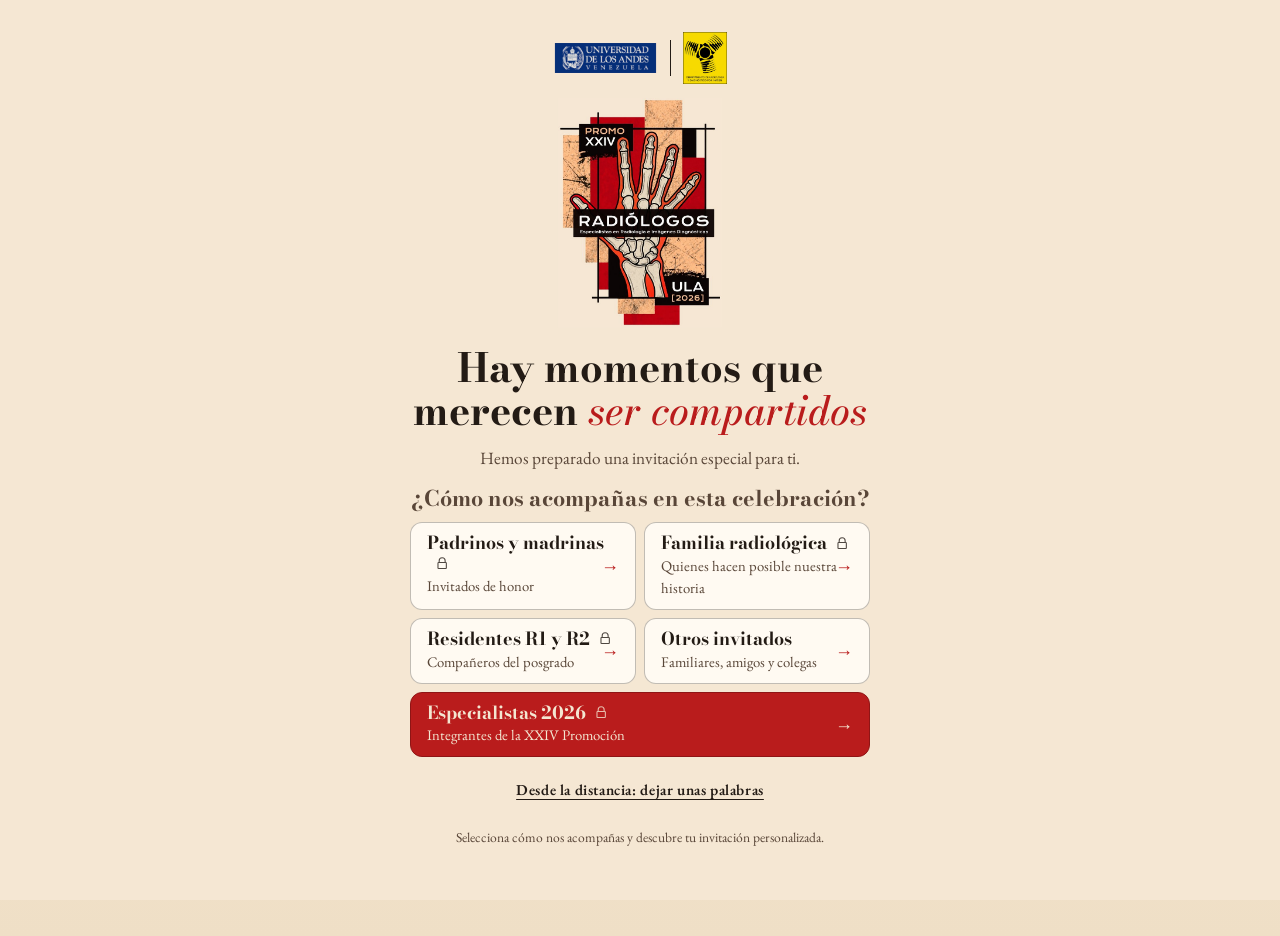
==== commit 64a460a5: "v2.14: Desde la distancia — dedicatorias y detalle voluntario discreto (Pago Móvil solo al desplegar" ====
--- a/index.html
+++ b/index.html
@@ -2,7 +2,7 @@
 <html lang="es">
 <head>
 <meta charset="utf-8">
-<meta name="version-recursos" content="202611261227">
+<meta name="version-recursos" content="202611261236">
 <meta name="viewport" content="width=device-width,initial-scale=1,viewport-fit=cover">
 <title>XXIV Promoción de Radiólogos | Invitación especial</title>
 <meta name="description" content="Tres momentos. Una misma celebración. Sábado 28 de noviembre de 2026.">
@@ -31,7 +31,7 @@
 <link rel="preload" href="assets/fonts/BodoniModa-normal.woff2" as="font" type="font/woff2" crossorigin>
 <link rel="preload" href="assets/fonts/EBGaramond-normal.woff2" as="font" type="font/woff2" crossorigin>
 <link rel="preload" href="assets/logos/promocion-xxiv-560.jpg" as="image">
-<link rel="stylesheet" href="css/estilos.css?v=202611261227">
+<link rel="stylesheet" href="css/estilos.css?v=202611261236">
 </head>
 <body>
 
@@ -80,7 +80,7 @@
         <button class="acceso" type="button" data-acceso="otros"><b>Otros invitados</b><span>Familiares, amigos y colegas</span></button>
         <button class="acceso" type="button" data-acceso="especialistas" id="btn-integrante"><b>Especialistas 2026<svg class="candado" viewBox="0 0 24 24" aria-hidden="true"><path d="M7 11V8a5 5 0 0110 0v3M6 11h12a1 1 0 011 1v8a1 1 0 01-1 1H6a1 1 0 01-1-1v-8a1 1 0 011-1z" fill="none" stroke="currentColor" stroke-width="1.8" stroke-linecap="round" stroke-linejoin="round"/></svg><span class="sr-solo"> (acceso con código)</span></b><span>Integrantes de la XXIV Promoción</span></button>
       </div>
-      <p class="mas-bienvenida"><button class="btn btn-texto" type="button" data-visitante="dedicatorias">Dejar unas palabras a la promoción</button><button class="btn btn-texto" type="button" data-visitante="aportes">Aportes voluntarios</button></p>
+      <p class="mas-bienvenida"><button class="btn btn-texto" type="button" data-visitante="distancia">Desde la distancia: dejar unas palabras</button></p>
     </div>
 
     <!-- Código de acceso (padrinos, familia radiológica, residentes, especialistas) -->
@@ -143,8 +143,7 @@
       <a href="#confirmar" data-ir="confirmar">Confirmar asistencia</a>
       <a href="#pase" data-ir="pase">Mi pase</a>
       <a href="#liston" data-ir="liston" hidden>Mi listón</a>
-      <a href="#dedicatorias" data-ir="dedicatorias" class="nav-extra">Palabras</a>
-      <a href="#aportes" data-ir="aportes" class="nav-extra">Aportes</a>
+      <a href="#distancia" data-ir="distancia" class="nav-extra">Desde la distancia</a>
       <a href="#solicitar" data-ir="solicitar" class="nav-extra" hidden>Solicitar invitación</a>
     </nav>
     <button class="btn btn-texto cambiar-nombre" type="button" id="btn-cambiar-nombre">Cambiar nombre</button>
@@ -165,7 +164,7 @@
         <a class="btn btn-primario" href="#liston" data-ir="liston">Ver mi listón conmemorativo <span aria-hidden="true">→</span></a>
         <a class="btn btn-siguiente" href="#programa" data-ir="programa">Ver el programa <span aria-hidden="true">→</span></a>
       </div>
-      <p class="mas-secciones"><a class="btn btn-texto" href="#dedicatorias" data-ir="dedicatorias">Dejar unas palabras</a><a class="btn btn-texto" href="#aportes" data-ir="aportes">Aportes voluntarios</a></p>
+      <p class="mas-secciones"><a class="btn btn-texto" href="#distancia" data-ir="distancia">Desde la distancia</a></p>
     </div>
     <div class="inv-grid">
       <header class="inv-enc saludo">
@@ -210,7 +209,7 @@
           <button class="btn-sec" type="button" id="btn-reproducir" aria-pressed="false"><span class="ico" aria-hidden="true">▶</span><span>Reproducir</span></button>
           <button class="btn-sec" type="button" id="btn-reiniciar"><span class="ico" aria-hidden="true">↺</span><span>Reiniciar</span></button>
         </div>
-        <p class="mas-secciones"><a class="btn btn-texto" href="#dedicatorias" data-ir="dedicatorias">Dejar unas palabras</a><a class="btn btn-texto" href="#aportes" data-ir="aportes">Aportes voluntarios</a></p>
+        <p class="mas-secciones"><a class="btn btn-texto" href="#distancia" data-ir="distancia">Desde la distancia</a></p>
       </div>
     </div>
 
@@ -219,11 +218,10 @@
       <ul class="op-lista">
         <li data-solo-otros><a class="op" href="#invitacion" data-accion="ver"><svg viewBox="0 0 24 24" aria-hidden="true" class="op-ico"><path d="M4 7l8 6 8-6"/><rect x="3.5" y="5" width="17" height="14" rx="2"/></svg><b>Ver invitación</b><span>Abre la tarjeta de la promoción.</span></a></li>
         <li data-solo-otros><a class="op" href="#programa" data-ir="programa"><svg viewBox="0 0 24 24" aria-hidden="true" class="op-ico"><circle cx="12" cy="12" r="8.5"/><path d="M12 7.5V12l3 2"/></svg><b>Programa</b><span>Las tres actividades del 28 de noviembre.</span></a></li>
-        <li><a class="op" href="#dedicatorias" data-ir="dedicatorias"><svg viewBox="0 0 24 24" aria-hidden="true" class="op-ico"><path d="M5 4h11l3 3v13H5z"/><path d="M8 11h8M8 15h5"/></svg><b>Dejar una dedicatoria</b><span>Unas palabras para nuestros especialistas.</span></a></li>
-        <li><a class="op" href="#aportes" data-ir="aportes"><svg viewBox="0 0 24 24" aria-hidden="true" class="op-ico"><path d="M12 20s-7-4.4-7-10a4 4 0 017-2.500A4 4 0 0119 10c0 5.600-7 10-7 10z"/></svg><b>Aporte voluntario</b><span>Un gesto por Pago Móvil, sin compromiso.</span></a></li>
+        <li><a class="op" href="#distancia" data-ir="distancia"><svg viewBox="0 0 24 24" aria-hidden="true" class="op-ico"><path d="M5 4h11l3 3v13H5z"/><path d="M8 11h8M8 15h5"/></svg><b>Desde la distancia</b><span>Tu cariño y tus buenos deseos, estés donde estés.</span></a></li>
         <li data-solo-otros><a class="op" href="#solicitar" data-ir="solicitar" id="op-solicitar"><svg viewBox="0 0 24 24" aria-hidden="true" class="op-ico"><circle cx="9" cy="8" r="3.500"/><path d="M3 20c0-3.300 2.700-6 6-6s6 2.700 6 6M18 8v6M15 11h6"/></svg><b>Solicitar invitación</b><span>Cuéntanos quién te invita.</span></a></li>
       </ul>
-      <p class="nota">Dedicatorias y aportes están abiertos a todos, sin contraseña, y no dependen de la asistencia.</p>
+      <p class="nota">«Desde la distancia» está abierta a todos, sin contraseña y sin condiciones.</p>
     </section>
   </section>
 
@@ -240,7 +238,7 @@
       <a class="btn btn-primario" id="btn-prog-confirmar" href="#confirmar" data-ir="confirmar">Confirmar asistencia <span aria-hidden="true">→</span></a>
       <a class="btn btn-primario" id="btn-prog-liston" href="#liston" data-ir="liston" hidden>Ver mi listón <span aria-hidden="true">→</span></a>
     </div>
-    <p class="mas-secciones"><a class="btn btn-texto" href="#dedicatorias" data-ir="dedicatorias">Dejar unas palabras</a><a class="btn btn-texto" href="#aportes" data-ir="aportes">Aportes voluntarios</a></p>
+    <p class="mas-secciones"><a class="btn btn-texto" href="#distancia" data-ir="distancia">Desde la distancia</a></p>
   </section>
 
   <!-- 03 · Confirmación -->
@@ -351,13 +349,16 @@
       XXIV Promoción de Radiólogos · Postgrado de Radiología · Universidad de Los Andes
     </footer>
   </section>
-  <!-- 06 · Palabras que nos acompañan (público) -->
-  <section class="vista vista-dedic" id="vista-dedicatorias" data-vista="dedicatorias" aria-labelledby="t-dedic" hidden>
-    <header class="vista-enc">
-      <span class="versalita">XXIV Promoción · ULA 2026</span>
-      <h2 id="t-dedic" tabindex="-1">Palabras que <em>nos acompañan</em></h2>
+  <!-- 06 · Desde la distancia (público): dedicatorias y, de forma discreta, un detalle voluntario -->
+  <section class="vista vista-distancia" id="vista-distancia" data-vista="distancia" aria-labelledby="t-distancia" hidden>
+    <header class="vista-enc">
+      <span class="versalita">Desde la distancia</span>
+      <h2 id="t-distancia" tabindex="-1">Hay muchas formas <em>de estar presentes</em></h2>
+      <p>Tu cariño, tus enseñanzas y tus buenos deseos también forman parte de este logro.</p>
       <p class="cita-libro">«Hay palabras que se convierten en recuerdos para toda la vida».</p>
     </header>
+    <p class="dd-cta"><button class="btn btn-primario btn-grande" type="button" id="dd-abrir" aria-expanded="false" aria-controls="dd-bloque">Dejar unas palabras</button></p>
+    <div id="dd-bloque" hidden>
     <div class="dedic-grid">
       <form class="papel" id="form-dedic" novalidate autocomplete="off">
         <p class="papel-pregunta">¿Quieres dedicarle unas palabras a nuestros nuevos especialistas?</p>
@@ -394,28 +395,20 @@
       <p class="nota">Tu dedicatoria será revisada antes de publicarse.</p>
       <button class="btn" type="button" id="dd-otra">Escribir otra dedicatoria</button>
     </div>
-    <h3 class="libro-tit">El libro de dedicatorias</h3>
+    </div>
+    <h3 class="libro-tit">Palabras que nos acompañan</h3>
     <ul class="libro-lista" id="libro-dedic" aria-live="polite"></ul>
-    <div class="vista-pie"><a class="btn btn-texto" href="#invitacion" data-ir="invitacion"><span aria-hidden="true">←</span> Inicio</a><a class="btn btn-texto" href="#aportes" data-ir="aportes">Aportes voluntarios</a></div>
-  </section>
-
-  <!-- 07 · Aportes voluntarios (público) -->
-  <section class="vista vista-aportes" id="vista-aportes" data-vista="aportes" aria-labelledby="t-aportes" hidden>
-    <header class="vista-enc">
-      <span class="versalita">Aportes voluntarios</span>
-      <h2 id="t-aportes" tabindex="-1">Que la distancia <em>no sea un impedimento</em></h2>
-      <p id="aportes-intro">Si no puedes acompañarnos presencialmente y deseas tener un gesto con nuestra promoción, puedes hacerlo a través de un aporte voluntario.</p>
-      <p><em>Cada gesto tiene un significado que trasciende su valor.</em></p>
-    </header>
-    <div class="pm-tarjeta" id="pm-tarjeta" hidden>
-      <div class="pm-cab"><b>Pago Móvil</b><span>Todo aporte es voluntario</span></div>
+    <details class="pm-detalle" id="pm-detalle" hidden>
+      <summary>¿Deseas tener un detalle con la promoción?</summary>
+    <div class="pm-tarjeta" id="pm-tarjeta">
+      <div class="pm-cab"><b>Pago Móvil</b><span>Todo es voluntario</span></div>
       <dl class="pm-datos" id="pm-datos"></dl>
       <button class="btn btn-primario" type="button" id="pm-copiar-todo">Copiar datos de Pago Móvil</button>
       <p class="pm-copiado" id="pm-copiado" role="status" aria-live="polite"></p>
       <p class="pm-gracias" id="pm-gracias">Gracias por acompañarnos, incluso desde la distancia.</p>
     </div>
-    <p class="nota" id="aportes-inactivo" hidden>Esta sección no está disponible por ahora.</p>
-    <div class="vista-pie"><a class="btn btn-texto" href="#invitacion" data-ir="invitacion"><span aria-hidden="true">←</span> Inicio</a><a class="btn btn-texto" href="#dedicatorias" data-ir="dedicatorias">Dejar unas palabras</a></div>
+    </details>
+    <div class="vista-pie"><a class="btn btn-texto" href="#invitacion" data-ir="invitacion"><span aria-hidden="true">←</span> Inicio</a></div>
   </section>
 
   <!-- 08 · Solicitar invitación (Otros invitados) -->
@@ -451,7 +444,7 @@
       <h3>Hemos recibido tu solicitud</h3>
       <p class="nota">La organización la revisará y se comunicará contigo. Mientras tanto, puedes dejar una dedicatoria o conocer el programa.</p>
     </div>
-    <div class="vista-pie"><a class="btn btn-texto" href="#invitacion" data-ir="invitacion"><span aria-hidden="true">←</span> Inicio</a><a class="btn btn-texto" href="#dedicatorias" data-ir="dedicatorias">Dejar unas palabras</a></div>
+    <div class="vista-pie"><a class="btn btn-texto" href="#invitacion" data-ir="invitacion"><span aria-hidden="true">←</span> Inicio</a></div>
   </section>
 
 </main>
@@ -463,8 +456,7 @@
   <a href="#confirmar" data-ir="confirmar"><svg viewBox="0 0 24 24" aria-hidden="true"><circle cx="12" cy="12" r="8.5"/><path d="M8 12.3l2.7 2.7L16.2 9.5"/></svg><span>Confirmar</span></a>
   <a href="#pase" data-ir="pase"><svg viewBox="0 0 24 24" aria-hidden="true"><path d="M4 7h16v3a2 2 0 000 4v3H4v-3a2 2 0 000-4z"/><path d="M14 7v10" stroke-dasharray="1.6 1.8"/></svg><span>Mi pase</span></a>
   <a href="#liston" data-ir="liston" hidden><svg viewBox="0 0 24 24" aria-hidden="true"><path d="M6 3h12v18l-6-4-6 4z"/></svg><span>Mi listón</span></a>
-  <a href="#dedicatorias" data-ir="dedicatorias"><svg viewBox="0 0 24 24" aria-hidden="true"><path d="M5 4h11l3 3v13H5z"/><path d="M8 11h8M8 15h5"/></svg><span>Palabras</span></a>
-  <a href="#aportes" data-ir="aportes"><svg viewBox="0 0 24 24" aria-hidden="true"><path d="M12 20s-7-4.4-7-10a4 4 0 017-2.500A4 4 0 0119 10c0 5.600-7 10-7 10z"/></svg><span>Aportes</span></a>
+  <a href="#distancia" data-ir="distancia" aria-label="Desde la distancia"><svg viewBox="0 0 24 24" aria-hidden="true"><path d="M5 4h11l3 3v13H5z"/><path d="M8 11h8M8 15h5"/></svg><span>Distancia</span></a>
   <a href="#solicitar" data-ir="solicitar" hidden><svg viewBox="0 0 24 24" aria-hidden="true"><circle cx="9" cy="8" r="3.500"/><path d="M3 20c0-3.300 2.700-6 6-6s6 2.700 6 6M18 8v6M15 11h6"/></svg><span>Solicitar</span></a>
 </nav>
 
@@ -477,11 +469,11 @@
   <style>.bienvenida{display:none!important}</style>
 </noscript>
 
-<script src="js/config.js?v=202611261227"></script>
-<script src="js/api.js?v=202611261227"></script>
-<script src="js/pase.js?v=202611261227"></script>
-<script src="js/app.js?v=202611261227"></script>
-<script src="js/dedicatorias.js?v=202611261227"></script>
-<script src="js/inicio.js?v=202611261227"></script>
+<script src="js/config.js?v=202611261236"></script>
+<script src="js/api.js?v=202611261236"></script>
+<script src="js/pase.js?v=202611261236"></script>
+<script src="js/app.js?v=202611261236"></script>
+<script src="js/dedicatorias.js?v=202611261236"></script>
+<script src="js/inicio.js?v=202611261236"></script>
 </body>
 </html>
--- a/css/estilos.css
+++ b/css/estilos.css
@@ -733,3 +733,13 @@
 .sobre-escena .btn-primario{min-width:220px;margin-top:4px}
 @media (max-height:640px){.sobre-logos{height:36px}.sobre{width:min(62vw,250px)}}
 @media (prefers-reduced-motion:reduce){.sobre-escena,.sobre-solapa,.sobre-carta,.sello{transition-duration:.01s!important;transition-delay:0s!important}}
+
+/* ---------- Desde la distancia ---------- */
+.dd-cta{margin:6px 0 16px}
+.btn-grande{min-height:58px;padding-inline:2em;font-size:1.15rem;box-shadow:0 10px 22px -12px rgba(142,26,23,.8)}
+.pm-detalle{margin:26px 0 8px;max-width:560px}
+.pm-detalle>summary{cursor:pointer;color:var(--tinta-suave);font-size:.95rem;min-height:44px;display:flex;align-items:center;gap:8px;text-decoration:underline;text-underline-offset:.25em;list-style:none}
+.pm-detalle>summary::-webkit-details-marker{display:none}
+.pm-detalle>summary::before{content:"+";font-weight:700;color:var(--rojo)}
+.pm-detalle[open]>summary::before{content:"−"}
+.pm-detalle .pm-tarjeta{margin-top:8px}
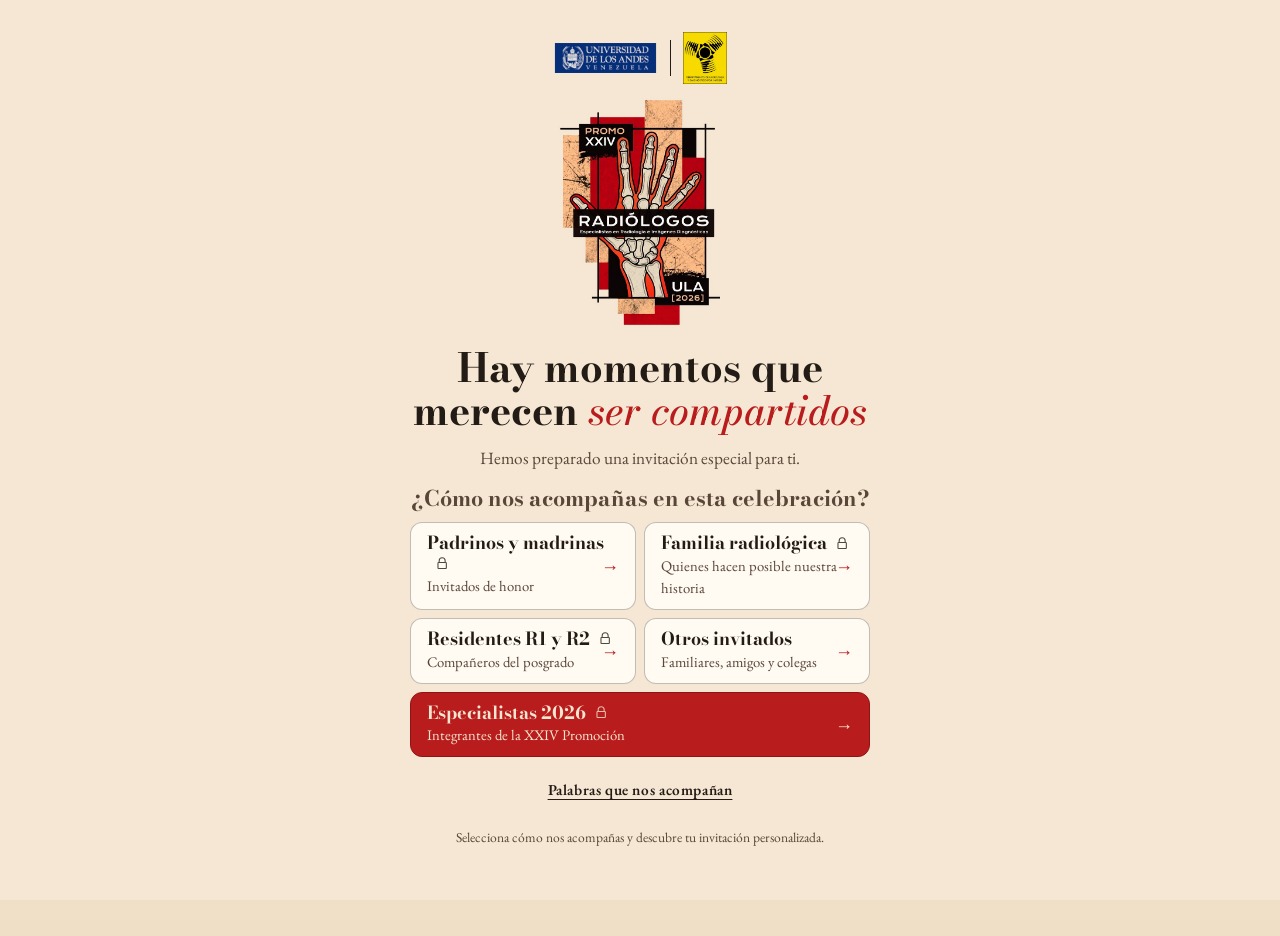
==== commit 3f1afa6f: "v2.15: separa Palabras que nos acompañan (bajo la tarjeta) y Desde la distancia (solo desde el menú)" ====
--- a/index.html
+++ b/index.html
@@ -2,7 +2,7 @@
 <html lang="es">
 <head>
 <meta charset="utf-8">
-<meta name="version-recursos" content="202611261236">
+<meta name="version-recursos" content="202611261257">
 <meta name="viewport" content="width=device-width,initial-scale=1,viewport-fit=cover">
 <title>XXIV Promoción de Radiólogos | Invitación especial</title>
 <meta name="description" content="Tres momentos. Una misma celebración. Sábado 28 de noviembre de 2026.">
@@ -31,7 +31,7 @@
 <link rel="preload" href="assets/fonts/BodoniModa-normal.woff2" as="font" type="font/woff2" crossorigin>
 <link rel="preload" href="assets/fonts/EBGaramond-normal.woff2" as="font" type="font/woff2" crossorigin>
 <link rel="preload" href="assets/logos/promocion-xxiv-560.jpg" as="image">
-<link rel="stylesheet" href="css/estilos.css?v=202611261236">
+<link rel="stylesheet" href="css/estilos.css?v=202611261257">
 </head>
 <body>
 
@@ -80,7 +80,7 @@
         <button class="acceso" type="button" data-acceso="otros"><b>Otros invitados</b><span>Familiares, amigos y colegas</span></button>
         <button class="acceso" type="button" data-acceso="especialistas" id="btn-integrante"><b>Especialistas 2026<svg class="candado" viewBox="0 0 24 24" aria-hidden="true"><path d="M7 11V8a5 5 0 0110 0v3M6 11h12a1 1 0 011 1v8a1 1 0 01-1 1H6a1 1 0 01-1-1v-8a1 1 0 011-1z" fill="none" stroke="currentColor" stroke-width="1.8" stroke-linecap="round" stroke-linejoin="round"/></svg><span class="sr-solo"> (acceso con código)</span></b><span>Integrantes de la XXIV Promoción</span></button>
       </div>
-      <p class="mas-bienvenida"><button class="btn btn-texto" type="button" data-visitante="distancia">Desde la distancia: dejar unas palabras</button></p>
+      <p class="mas-bienvenida"><button class="btn btn-texto" type="button" data-visitante="dedicatorias">Palabras que nos acompañan</button></p>
     </div>
 
     <!-- Código de acceso (padrinos, familia radiológica, residentes, especialistas) -->
@@ -143,6 +143,7 @@
       <a href="#confirmar" data-ir="confirmar">Confirmar asistencia</a>
       <a href="#pase" data-ir="pase">Mi pase</a>
       <a href="#liston" data-ir="liston" hidden>Mi listón</a>
+      <a href="#dedicatorias" data-ir="dedicatorias" class="nav-extra">Palabras</a>
       <a href="#distancia" data-ir="distancia" class="nav-extra">Desde la distancia</a>
       <a href="#solicitar" data-ir="solicitar" class="nav-extra" hidden>Solicitar invitación</a>
     </nav>
@@ -164,7 +165,7 @@
         <a class="btn btn-primario" href="#liston" data-ir="liston">Ver mi listón conmemorativo <span aria-hidden="true">→</span></a>
         <a class="btn btn-siguiente" href="#programa" data-ir="programa">Ver el programa <span aria-hidden="true">→</span></a>
       </div>
-      <p class="mas-secciones"><a class="btn btn-texto" href="#distancia" data-ir="distancia">Desde la distancia</a></p>
+      <p class="mas-secciones"><a class="btn btn-texto" href="#dedicatorias" data-ir="dedicatorias">Palabras que nos acompañan</a></p>
     </div>
     <div class="inv-grid">
       <header class="inv-enc saludo">
@@ -209,7 +210,7 @@
           <button class="btn-sec" type="button" id="btn-reproducir" aria-pressed="false"><span class="ico" aria-hidden="true">▶</span><span>Reproducir</span></button>
           <button class="btn-sec" type="button" id="btn-reiniciar"><span class="ico" aria-hidden="true">↺</span><span>Reiniciar</span></button>
         </div>
-        <p class="mas-secciones"><a class="btn btn-texto" href="#distancia" data-ir="distancia">Desde la distancia</a></p>
+        <p class="mas-secciones"><a class="btn btn-texto" href="#dedicatorias" data-ir="dedicatorias">Palabras que nos acompañan</a></p>
       </div>
     </div>
 
@@ -218,10 +219,10 @@
       <ul class="op-lista">
         <li data-solo-otros><a class="op" href="#invitacion" data-accion="ver"><svg viewBox="0 0 24 24" aria-hidden="true" class="op-ico"><path d="M4 7l8 6 8-6"/><rect x="3.5" y="5" width="17" height="14" rx="2"/></svg><b>Ver invitación</b><span>Abre la tarjeta de la promoción.</span></a></li>
         <li data-solo-otros><a class="op" href="#programa" data-ir="programa"><svg viewBox="0 0 24 24" aria-hidden="true" class="op-ico"><circle cx="12" cy="12" r="8.5"/><path d="M12 7.5V12l3 2"/></svg><b>Programa</b><span>Las tres actividades del 28 de noviembre.</span></a></li>
-        <li><a class="op" href="#distancia" data-ir="distancia"><svg viewBox="0 0 24 24" aria-hidden="true" class="op-ico"><path d="M5 4h11l3 3v13H5z"/><path d="M8 11h8M8 15h5"/></svg><b>Desde la distancia</b><span>Tu cariño y tus buenos deseos, estés donde estés.</span></a></li>
+        <li><a class="op" href="#dedicatorias" data-ir="dedicatorias"><svg viewBox="0 0 24 24" aria-hidden="true" class="op-ico"><path d="M5 4h11l3 3v13H5z"/><path d="M8 11h8M8 15h5"/></svg><b>Palabras que nos acompañan</b><span>Deja unas palabras y lee el libro de dedicatorias.</span></a></li>
         <li data-solo-otros><a class="op" href="#solicitar" data-ir="solicitar" id="op-solicitar"><svg viewBox="0 0 24 24" aria-hidden="true" class="op-ico"><circle cx="9" cy="8" r="3.500"/><path d="M3 20c0-3.300 2.700-6 6-6s6 2.700 6 6M18 8v6M15 11h6"/></svg><b>Solicitar invitación</b><span>Cuéntanos quién te invita.</span></a></li>
       </ul>
-      <p class="nota">«Desde la distancia» está abierta a todos, sin contraseña y sin condiciones.</p>
+      <p class="nota">El libro de dedicatorias está abierto a todos, sin contraseña y no depende de la asistencia.</p>
     </section>
   </section>
 
@@ -238,7 +239,7 @@
       <a class="btn btn-primario" id="btn-prog-confirmar" href="#confirmar" data-ir="confirmar">Confirmar asistencia <span aria-hidden="true">→</span></a>
       <a class="btn btn-primario" id="btn-prog-liston" href="#liston" data-ir="liston" hidden>Ver mi listón <span aria-hidden="true">→</span></a>
     </div>
-    <p class="mas-secciones"><a class="btn btn-texto" href="#distancia" data-ir="distancia">Desde la distancia</a></p>
+    <p class="mas-secciones"><a class="btn btn-texto" href="#dedicatorias" data-ir="dedicatorias">Palabras que nos acompañan</a></p>
   </section>
 
   <!-- 03 · Confirmación -->
@@ -349,12 +350,11 @@
       XXIV Promoción de Radiólogos · Postgrado de Radiología · Universidad de Los Andes
     </footer>
   </section>
-  <!-- 06 · Desde la distancia (público): dedicatorias y, de forma discreta, un detalle voluntario -->
-  <section class="vista vista-distancia" id="vista-distancia" data-vista="distancia" aria-labelledby="t-distancia" hidden>
-    <header class="vista-enc">
-      <span class="versalita">Desde la distancia</span>
-      <h2 id="t-distancia" tabindex="-1">Hay muchas formas <em>de estar presentes</em></h2>
-      <p>Tu cariño, tus enseñanzas y tus buenos deseos también forman parte de este logro.</p>
+  <!-- 06 · Palabras que nos acompañan (libro de dedicatorias; público) -->
+  <section class="vista vista-dedic" id="vista-dedicatorias" data-vista="dedicatorias" aria-labelledby="t-dedic" hidden>
+    <header class="vista-enc">
+      <span class="versalita">XXIV Promoción · ULA 2026</span>
+      <h2 id="t-dedic" tabindex="-1">Palabras que <em>nos acompañan</em></h2>
       <p class="cita-libro">«Hay palabras que se convierten en recuerdos para toda la vida».</p>
     </header>
     <p class="dd-cta"><button class="btn btn-primario btn-grande" type="button" id="dd-abrir" aria-expanded="false" aria-controls="dd-bloque">Dejar unas palabras</button></p>
@@ -396,14 +396,24 @@
       <button class="btn" type="button" id="dd-otra">Escribir otra dedicatoria</button>
     </div>
     </div>
-    <h3 class="libro-tit">Palabras que nos acompañan</h3>
+    <h3 class="libro-tit">El libro de dedicatorias</h3>
     <ul class="libro-lista" id="libro-dedic" aria-live="polite"></ul>
+    <div class="vista-pie"><a class="btn btn-texto" href="#invitacion" data-ir="invitacion"><span aria-hidden="true">←</span> Inicio</a></div>
+  </section>
+
+  <!-- 07 · Desde la distancia (independiente; solo se llega desde el menú) -->
+  <section class="vista vista-distancia" id="vista-distancia" data-vista="distancia" aria-labelledby="t-distancia" hidden>
+    <header class="vista-enc">
+      <span class="versalita">Desde la distancia</span>
+      <h2 id="t-distancia" tabindex="-1">Hay muchas formas <em>de estar presentes</em></h2>
+      <p>Tu cariño, tus enseñanzas y tus buenos deseos también forman parte de este logro.</p>
+    </header>
     <details class="pm-detalle" id="pm-detalle" hidden>
       <summary>¿Deseas tener un detalle con la promoción?</summary>
     <div class="pm-tarjeta" id="pm-tarjeta">
       <div class="pm-cab"><b>Pago Móvil</b><span>Todo es voluntario</span></div>
       <dl class="pm-datos" id="pm-datos"></dl>
-      <button class="btn btn-primario" type="button" id="pm-copiar-todo">Copiar datos de Pago Móvil</button>
+      <button class="btn" type="button" id="pm-copiar-todo">Copiar datos de Pago Móvil</button>
       <p class="pm-copiado" id="pm-copiado" role="status" aria-live="polite"></p>
       <p class="pm-gracias" id="pm-gracias">Gracias por acompañarnos, incluso desde la distancia.</p>
     </div>
@@ -456,6 +466,7 @@
   <a href="#confirmar" data-ir="confirmar"><svg viewBox="0 0 24 24" aria-hidden="true"><circle cx="12" cy="12" r="8.5"/><path d="M8 12.3l2.7 2.7L16.2 9.5"/></svg><span>Confirmar</span></a>
   <a href="#pase" data-ir="pase"><svg viewBox="0 0 24 24" aria-hidden="true"><path d="M4 7h16v3a2 2 0 000 4v3H4v-3a2 2 0 000-4z"/><path d="M14 7v10" stroke-dasharray="1.6 1.8"/></svg><span>Mi pase</span></a>
   <a href="#liston" data-ir="liston" hidden><svg viewBox="0 0 24 24" aria-hidden="true"><path d="M6 3h12v18l-6-4-6 4z"/></svg><span>Mi listón</span></a>
+  <a href="#dedicatorias" data-ir="dedicatorias" aria-label="Palabras que nos acompañan"><svg viewBox="0 0 24 24" aria-hidden="true"><path d="M5 4h11l3 3v13H5z"/><path d="M8 11h8M8 15h5"/></svg><span>Palabras</span></a>
   <a href="#distancia" data-ir="distancia" aria-label="Desde la distancia"><svg viewBox="0 0 24 24" aria-hidden="true"><path d="M5 4h11l3 3v13H5z"/><path d="M8 11h8M8 15h5"/></svg><span>Distancia</span></a>
   <a href="#solicitar" data-ir="solicitar" hidden><svg viewBox="0 0 24 24" aria-hidden="true"><circle cx="9" cy="8" r="3.500"/><path d="M3 20c0-3.300 2.700-6 6-6s6 2.700 6 6M18 8v6M15 11h6"/></svg><span>Solicitar</span></a>
 </nav>
@@ -469,11 +480,11 @@
   <style>.bienvenida{display:none!important}</style>
 </noscript>
 
-<script src="js/config.js?v=202611261236"></script>
-<script src="js/api.js?v=202611261236"></script>
-<script src="js/pase.js?v=202611261236"></script>
-<script src="js/app.js?v=202611261236"></script>
-<script src="js/dedicatorias.js?v=202611261236"></script>
-<script src="js/inicio.js?v=202611261236"></script>
+<script src="js/config.js?v=202611261257"></script>
+<script src="js/api.js?v=202611261257"></script>
+<script src="js/pase.js?v=202611261257"></script>
+<script src="js/app.js?v=202611261257"></script>
+<script src="js/dedicatorias.js?v=202611261257"></script>
+<script src="js/inicio.js?v=202611261257"></script>
 </body>
 </html>
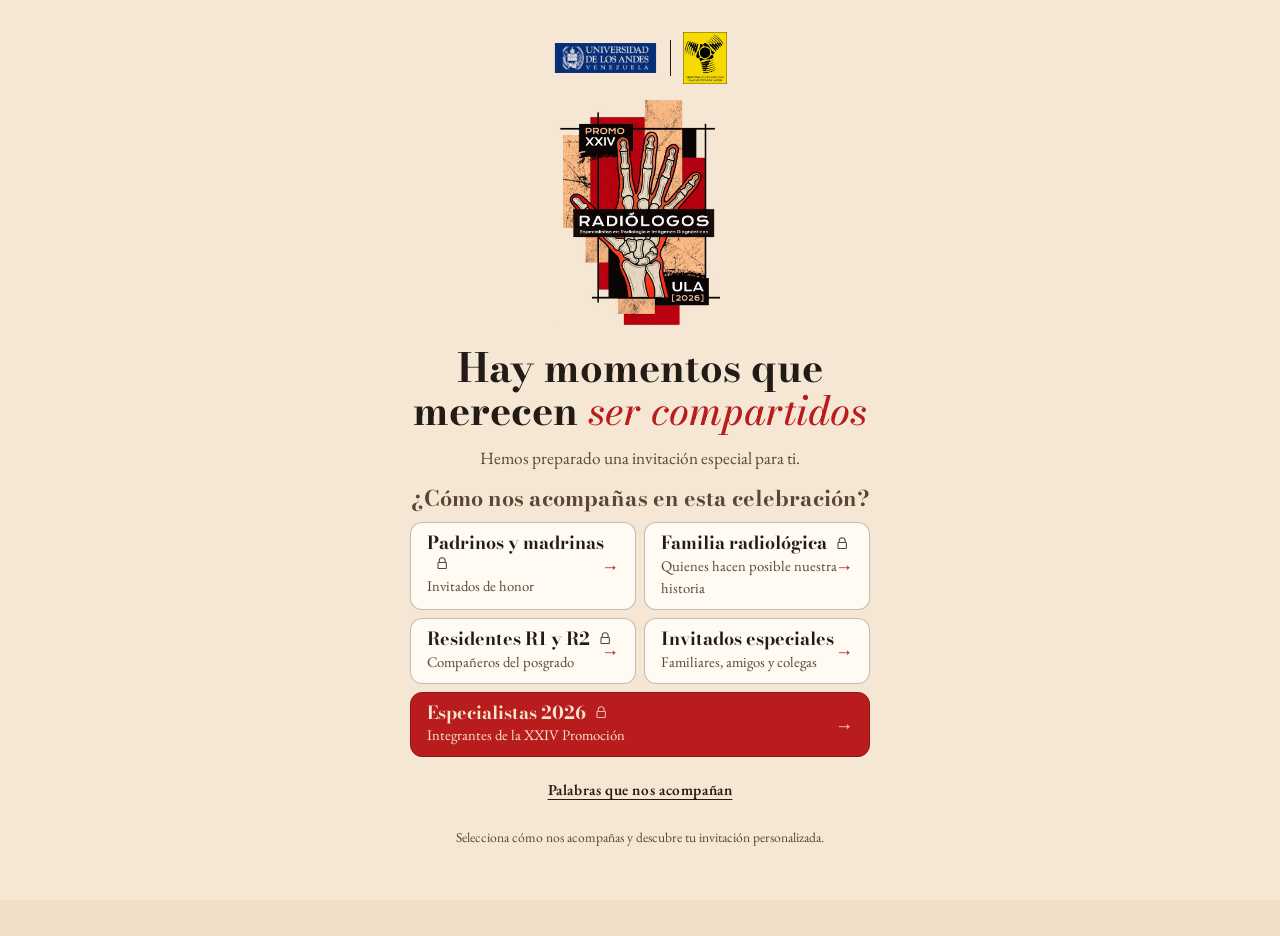
==== commit 4608bd4d: "v2.16: «Otros invitados» pasa a «Invitados especiales» (solo denominación) Co-Authored-By: Claude So" ====
--- a/index.html
+++ b/index.html
@@ -2,7 +2,7 @@
 <html lang="es">
 <head>
 <meta charset="utf-8">
-<meta name="version-recursos" content="202611261257">
+<meta name="version-recursos" content="202611261330">
 <meta name="viewport" content="width=device-width,initial-scale=1,viewport-fit=cover">
 <title>XXIV Promoción de Radiólogos | Invitación especial</title>
 <meta name="description" content="Tres momentos. Una misma celebración. Sábado 28 de noviembre de 2026.">
@@ -31,7 +31,7 @@
 <link rel="preload" href="assets/fonts/BodoniModa-normal.woff2" as="font" type="font/woff2" crossorigin>
 <link rel="preload" href="assets/fonts/EBGaramond-normal.woff2" as="font" type="font/woff2" crossorigin>
 <link rel="preload" href="assets/logos/promocion-xxiv-560.jpg" as="image">
-<link rel="stylesheet" href="css/estilos.css?v=202611261257">
+<link rel="stylesheet" href="css/estilos.css?v=202611261330">
 </head>
 <body>
 
@@ -77,7 +77,7 @@
         <button class="acceso" type="button" data-acceso="padrinos"><b>Padrinos y madrinas<svg class="candado" viewBox="0 0 24 24" aria-hidden="true"><path d="M7 11V8a5 5 0 0110 0v3M6 11h12a1 1 0 011 1v8a1 1 0 01-1 1H6a1 1 0 01-1-1v-8a1 1 0 011-1z" fill="none" stroke="currentColor" stroke-width="1.8" stroke-linecap="round" stroke-linejoin="round"/></svg><span class="sr-solo"> (acceso con código)</span></b><span>Invitados de honor</span></button>
         <button class="acceso" type="button" data-acceso="docentes"><b>Familia radiológica<svg class="candado" viewBox="0 0 24 24" aria-hidden="true"><path d="M7 11V8a5 5 0 0110 0v3M6 11h12a1 1 0 011 1v8a1 1 0 01-1 1H6a1 1 0 01-1-1v-8a1 1 0 011-1z" fill="none" stroke="currentColor" stroke-width="1.8" stroke-linecap="round" stroke-linejoin="round"/></svg><span class="sr-solo"> (acceso con código)</span></b><span>Quienes hacen posible nuestra historia</span></button>
         <button class="acceso" type="button" data-acceso="residentes"><b>Residentes R1 y R2<svg class="candado" viewBox="0 0 24 24" aria-hidden="true"><path d="M7 11V8a5 5 0 0110 0v3M6 11h12a1 1 0 011 1v8a1 1 0 01-1 1H6a1 1 0 01-1-1v-8a1 1 0 011-1z" fill="none" stroke="currentColor" stroke-width="1.8" stroke-linecap="round" stroke-linejoin="round"/></svg><span class="sr-solo"> (acceso con código)</span></b><span>Compañeros del posgrado</span></button>
-        <button class="acceso" type="button" data-acceso="otros"><b>Otros invitados</b><span>Familiares, amigos y colegas</span></button>
+        <button class="acceso" type="button" data-acceso="otros"><b>Invitados especiales</b><span>Familiares, amigos y colegas</span></button>
         <button class="acceso" type="button" data-acceso="especialistas" id="btn-integrante"><b>Especialistas 2026<svg class="candado" viewBox="0 0 24 24" aria-hidden="true"><path d="M7 11V8a5 5 0 0110 0v3M6 11h12a1 1 0 011 1v8a1 1 0 01-1 1H6a1 1 0 01-1-1v-8a1 1 0 011-1z" fill="none" stroke="currentColor" stroke-width="1.8" stroke-linecap="round" stroke-linejoin="round"/></svg><span class="sr-solo"> (acceso con código)</span></b><span>Integrantes de la XXIV Promoción</span></button>
       </div>
       <p class="mas-bienvenida"><button class="btn btn-texto" type="button" data-visitante="dedicatorias">Palabras que nos acompañan</button></p>
@@ -421,10 +421,10 @@
     <div class="vista-pie"><a class="btn btn-texto" href="#invitacion" data-ir="invitacion"><span aria-hidden="true">←</span> Inicio</a></div>
   </section>
 
-  <!-- 08 · Solicitar invitación (Otros invitados) -->
+  <!-- 08 · Solicitar invitación (Invitados especiales) -->
   <section class="vista vista-solicitar" id="vista-solicitar" data-vista="solicitar" aria-labelledby="t-solicitar" hidden>
     <header class="vista-enc">
-      <span class="versalita">Otros invitados</span>
+      <span class="versalita">Invitados especiales</span>
       <h2 id="t-solicitar" tabindex="-1">Solicitar <em>invitación</em></h2>
       <p>Cuéntanos quién eres y quién te invita. La organización revisará tu solicitud y te escribirá.</p>
     </header>
@@ -480,11 +480,11 @@
   <style>.bienvenida{display:none!important}</style>
 </noscript>
 
-<script src="js/config.js?v=202611261257"></script>
-<script src="js/api.js?v=202611261257"></script>
-<script src="js/pase.js?v=202611261257"></script>
-<script src="js/app.js?v=202611261257"></script>
-<script src="js/dedicatorias.js?v=202611261257"></script>
-<script src="js/inicio.js?v=202611261257"></script>
+<script src="js/config.js?v=202611261330"></script>
+<script src="js/api.js?v=202611261330"></script>
+<script src="js/pase.js?v=202611261330"></script>
+<script src="js/app.js?v=202611261330"></script>
+<script src="js/dedicatorias.js?v=202611261330"></script>
+<script src="js/inicio.js?v=202611261330"></script>
 </body>
 </html>
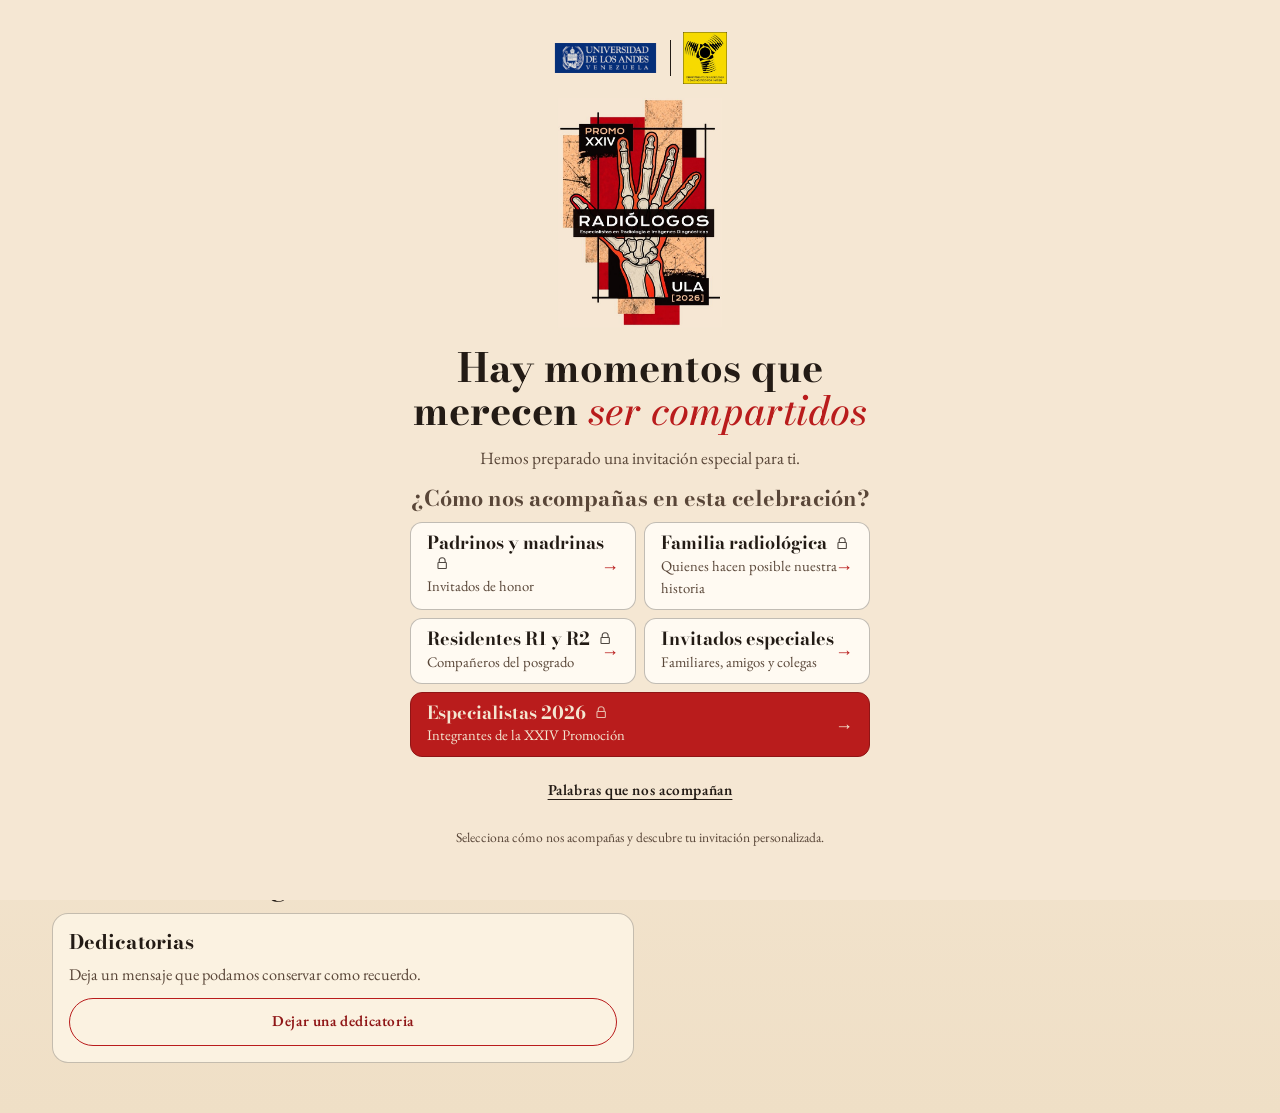
==== commit 58a90263: "v2.19: entrada de 3 USD con aviso (programa, confirmación, pase) y «Celebra este logro con nosotros»" ====
--- a/index.html
+++ b/index.html
@@ -2,7 +2,7 @@
 <html lang="es">
 <head>
 <meta charset="utf-8">
-<meta name="version-recursos" content="202611261330">
+<meta name="version-recursos" content="202611261844">
 <meta name="viewport" content="width=device-width,initial-scale=1,viewport-fit=cover">
 <title>XXIV Promoción de Radiólogos | Invitación especial</title>
 <meta name="description" content="Tres momentos. Una misma celebración. Sábado 28 de noviembre de 2026.">
@@ -31,7 +31,7 @@
 <link rel="preload" href="assets/fonts/BodoniModa-normal.woff2" as="font" type="font/woff2" crossorigin>
 <link rel="preload" href="assets/fonts/EBGaramond-normal.woff2" as="font" type="font/woff2" crossorigin>
 <link rel="preload" href="assets/logos/promocion-xxiv-560.jpg" as="image">
-<link rel="stylesheet" href="css/estilos.css?v=202611261330">
+<link rel="stylesheet" href="css/estilos.css?v=202611261844">
 </head>
 <body>
 
@@ -143,8 +143,7 @@
       <a href="#confirmar" data-ir="confirmar">Confirmar asistencia</a>
       <a href="#pase" data-ir="pase">Mi pase</a>
       <a href="#liston" data-ir="liston" hidden>Mi listón</a>
-      <a href="#dedicatorias" data-ir="dedicatorias" class="nav-extra">Palabras</a>
-      <a href="#distancia" data-ir="distancia" class="nav-extra">Desde la distancia</a>
+      <a href="#distancia" data-ir="distancia" class="nav-extra">Aportes y dedicatorias</a>
       <a href="#solicitar" data-ir="solicitar" class="nav-extra" hidden>Solicitar invitación</a>
     </nav>
     <button class="btn btn-texto cambiar-nombre" type="button" id="btn-cambiar-nombre">Cambiar nombre</button>
@@ -165,7 +164,6 @@
         <a class="btn btn-primario" href="#liston" data-ir="liston">Ver mi listón conmemorativo <span aria-hidden="true">→</span></a>
         <a class="btn btn-siguiente" href="#programa" data-ir="programa">Ver el programa <span aria-hidden="true">→</span></a>
       </div>
-      <p class="mas-secciones"><a class="btn btn-texto" href="#dedicatorias" data-ir="dedicatorias">Palabras que nos acompañan</a></p>
     </div>
     <div class="inv-grid">
       <header class="inv-enc saludo">
@@ -210,16 +208,29 @@
           <button class="btn-sec" type="button" id="btn-reproducir" aria-pressed="false"><span class="ico" aria-hidden="true">▶</span><span>Reproducir</span></button>
           <button class="btn-sec" type="button" id="btn-reiniciar"><span class="ico" aria-hidden="true">↺</span><span>Reiniciar</span></button>
         </div>
-        <p class="mas-secciones"><a class="btn btn-texto" href="#dedicatorias" data-ir="dedicatorias">Palabras que nos acompañan</a></p>
-      </div>
-    </div>
-
+      </div>
+    </div>
+
+    <section class="celebra" id="celebra" aria-labelledby="t-celebra">
+      <h2 id="t-celebra" class="celebra-tit">Celebra este logro con nosotros</h2>
+      <div class="celebra-opciones">
+        <article class="celebra-op celebra-aporte" id="celebra-aportes" hidden>
+          <h3>Aportes voluntarios</h3>
+          <p>Si deseas apoyar económicamente a nuestra promoción, puedes hacerlo mediante Pago Móvil.</p>
+          <a class="btn btn-primario btn-grande" href="#distancia" data-ir="distancia">Realizar un aporte</a>
+        </article>
+        <article class="celebra-op celebra-dedic" id="celebra-dedic">
+          <h3>Dedicatorias</h3>
+          <p>Deja un mensaje que podamos conservar como recuerdo.</p>
+          <a class="btn btn-secundario" href="#dedicatorias" data-ir="dedicatorias">Dejar una dedicatoria</a>
+        </article>
+      </div>
+    </section>
     <section class="otros-tarjetas" id="otros-tarjetas" aria-labelledby="t-otros" hidden>
       <h2 id="t-otros" class="otros-tit">Acompáñanos como tú prefieras</h2>
       <ul class="op-lista">
         <li data-solo-otros><a class="op" href="#invitacion" data-accion="ver"><svg viewBox="0 0 24 24" aria-hidden="true" class="op-ico"><path d="M4 7l8 6 8-6"/><rect x="3.5" y="5" width="17" height="14" rx="2"/></svg><b>Ver invitación</b><span>Abre la tarjeta de la promoción.</span></a></li>
         <li data-solo-otros><a class="op" href="#programa" data-ir="programa"><svg viewBox="0 0 24 24" aria-hidden="true" class="op-ico"><circle cx="12" cy="12" r="8.5"/><path d="M12 7.5V12l3 2"/></svg><b>Programa</b><span>Las tres actividades del 28 de noviembre.</span></a></li>
-        <li><a class="op" href="#dedicatorias" data-ir="dedicatorias"><svg viewBox="0 0 24 24" aria-hidden="true" class="op-ico"><path d="M5 4h11l3 3v13H5z"/><path d="M8 11h8M8 15h5"/></svg><b>Palabras que nos acompañan</b><span>Deja unas palabras y lee el libro de dedicatorias.</span></a></li>
         <li data-solo-otros><a class="op" href="#solicitar" data-ir="solicitar" id="op-solicitar"><svg viewBox="0 0 24 24" aria-hidden="true" class="op-ico"><circle cx="9" cy="8" r="3.500"/><path d="M3 20c0-3.300 2.700-6 6-6s6 2.700 6 6M18 8v6M15 11h6"/></svg><b>Solicitar invitación</b><span>Cuéntanos quién te invita.</span></a></li>
       </ul>
       <p class="nota">El libro de dedicatorias está abierto a todos, sin contraseña y no depende de la asistencia.</p>
@@ -239,7 +250,6 @@
       <a class="btn btn-primario" id="btn-prog-confirmar" href="#confirmar" data-ir="confirmar">Confirmar asistencia <span aria-hidden="true">→</span></a>
       <a class="btn btn-primario" id="btn-prog-liston" href="#liston" data-ir="liston" hidden>Ver mi listón <span aria-hidden="true">→</span></a>
     </div>
-    <p class="mas-secciones"><a class="btn btn-texto" href="#dedicatorias" data-ir="dedicatorias">Palabras que nos acompañan</a></p>
   </section>
 
   <!-- 03 · Confirmación -->
@@ -401,15 +411,16 @@
     <div class="vista-pie"><a class="btn btn-texto" href="#invitacion" data-ir="invitacion"><span aria-hidden="true">←</span> Inicio</a></div>
   </section>
 
-  <!-- 07 · Desde la distancia (independiente; solo se llega desde el menú) -->
+  <!-- 07 · Aportes y dedicatorias (antes «Desde la distancia») -->
   <section class="vista vista-distancia" id="vista-distancia" data-vista="distancia" aria-labelledby="t-distancia" hidden>
     <header class="vista-enc">
-      <span class="versalita">Desde la distancia</span>
-      <h2 id="t-distancia" tabindex="-1">Hay muchas formas <em>de estar presentes</em></h2>
-      <p>Tu cariño, tus enseñanzas y tus buenos deseos también forman parte de este logro.</p>
-    </header>
-    <details class="pm-detalle" id="pm-detalle" hidden>
-      <summary>¿Deseas tener un detalle con la promoción?</summary>
+      <span class="versalita">Aportes y dedicatorias</span>
+      <h2 id="t-distancia" tabindex="-1">Celebra este logro <em>con nosotros</em></h2>
+    </header>
+    <div class="hub">
+      <article class="celebra-op celebra-aporte" id="hub-aportes" hidden>
+        <h3>Aportes voluntarios</h3>
+        <p>Si deseas apoyar económicamente a nuestra promoción, puedes hacerlo mediante Pago Móvil.</p>
     <div class="pm-tarjeta" id="pm-tarjeta">
       <div class="pm-cab"><b>Pago Móvil</b><span>Todo es voluntario</span></div>
       <dl class="pm-datos" id="pm-datos"></dl>
@@ -417,7 +428,15 @@
       <p class="pm-copiado" id="pm-copiado" role="status" aria-live="polite"></p>
       <p class="pm-gracias" id="pm-gracias">Gracias por acompañarnos, incluso desde la distancia.</p>
     </div>
-    </details>
+        <p class="nota">El aporte es voluntario, no condiciona la asistencia ni la invitación y es independiente de la entrada a Mucumbarila.</p>
+      </article>
+      <p class="nota" id="hub-sin-aportes" hidden>Por ahora no hay aportes habilitados.</p>
+      <article class="celebra-op celebra-dedic">
+        <h3>Dedicatorias</h3>
+        <p>Deja un mensaje que podamos conservar como recuerdo.</p>
+        <a class="btn btn-secundario" href="#dedicatorias" data-ir="dedicatorias">Dejar una dedicatoria</a>
+      </article>
+    </div>
     <div class="vista-pie"><a class="btn btn-texto" href="#invitacion" data-ir="invitacion"><span aria-hidden="true">←</span> Inicio</a></div>
   </section>
 
@@ -466,8 +485,7 @@
   <a href="#confirmar" data-ir="confirmar"><svg viewBox="0 0 24 24" aria-hidden="true"><circle cx="12" cy="12" r="8.5"/><path d="M8 12.3l2.7 2.7L16.2 9.5"/></svg><span>Confirmar</span></a>
   <a href="#pase" data-ir="pase"><svg viewBox="0 0 24 24" aria-hidden="true"><path d="M4 7h16v3a2 2 0 000 4v3H4v-3a2 2 0 000-4z"/><path d="M14 7v10" stroke-dasharray="1.6 1.8"/></svg><span>Mi pase</span></a>
   <a href="#liston" data-ir="liston" hidden><svg viewBox="0 0 24 24" aria-hidden="true"><path d="M6 3h12v18l-6-4-6 4z"/></svg><span>Mi listón</span></a>
-  <a href="#dedicatorias" data-ir="dedicatorias" aria-label="Palabras que nos acompañan"><svg viewBox="0 0 24 24" aria-hidden="true"><path d="M5 4h11l3 3v13H5z"/><path d="M8 11h8M8 15h5"/></svg><span>Palabras</span></a>
-  <a href="#distancia" data-ir="distancia" aria-label="Desde la distancia"><svg viewBox="0 0 24 24" aria-hidden="true"><path d="M5 4h11l3 3v13H5z"/><path d="M8 11h8M8 15h5"/></svg><span>Distancia</span></a>
+  <a href="#distancia" data-ir="distancia" class="nav-doble" aria-label="Aportes y dedicatorias"><svg viewBox="0 0 24 24" aria-hidden="true"><path d="M5 4h11l3 3v13H5z"/><path d="M8 11h8M8 15h5"/></svg><span>Aportes y dedicatorias</span></a>
   <a href="#solicitar" data-ir="solicitar" hidden><svg viewBox="0 0 24 24" aria-hidden="true"><circle cx="9" cy="8" r="3.500"/><path d="M3 20c0-3.300 2.700-6 6-6s6 2.700 6 6M18 8v6M15 11h6"/></svg><span>Solicitar</span></a>
 </nav>
 
@@ -480,11 +498,11 @@
   <style>.bienvenida{display:none!important}</style>
 </noscript>
 
-<script src="js/config.js?v=202611261330"></script>
-<script src="js/api.js?v=202611261330"></script>
-<script src="js/pase.js?v=202611261330"></script>
-<script src="js/app.js?v=202611261330"></script>
-<script src="js/dedicatorias.js?v=202611261330"></script>
-<script src="js/inicio.js?v=202611261330"></script>
+<script src="js/config.js?v=202611261844"></script>
+<script src="js/api.js?v=202611261844"></script>
+<script src="js/pase.js?v=202611261844"></script>
+<script src="js/app.js?v=202611261844"></script>
+<script src="js/dedicatorias.js?v=202611261844"></script>
+<script src="js/inicio.js?v=202611261844"></script>
 </body>
 </html>
--- a/css/estilos.css
+++ b/css/estilos.css
@@ -737,9 +737,32 @@
 /* ---------- Desde la distancia ---------- */
 .dd-cta{margin:6px 0 16px}
 .btn-grande{min-height:58px;padding-inline:2em;font-size:1.15rem;box-shadow:0 10px 22px -12px rgba(142,26,23,.8)}
-.pm-detalle{margin:26px 0 8px;max-width:560px}
-.pm-detalle>summary{cursor:pointer;color:var(--tinta-suave);font-size:.95rem;min-height:44px;display:flex;align-items:center;gap:8px;text-decoration:underline;text-underline-offset:.25em;list-style:none}
-.pm-detalle>summary::-webkit-details-marker{display:none}
-.pm-detalle>summary::before{content:"+";font-weight:700;color:var(--rojo)}
-.pm-detalle[open]>summary::before{content:"−"}
-.pm-detalle .pm-tarjeta{margin-top:8px}
+
+/* Costo de entrada de la recepción (dato del evento, discreto) */
+
+/* ---------- Un detalle para nuestra promoción (secundario) ---------- */
+.btn-secundario{background:transparent;border:1.5px solid var(--rojo);color:var(--rojo-osc);box-shadow:none;min-height:48px}
+.btn-secundario:hover,.btn-secundario:focus-visible{background:#fbf0e0;border-color:var(--rojo-osc)}
+
+/* ---------- Entrada a Mucumbarila: valor destacado y aviso explícito ---------- */
+.costo{display:flex;flex-wrap:wrap;align-items:baseline;gap:2px 8px;margin:10px 0 4px;padding:10px 14px;border-left:6px solid var(--rojo);background:#fbeede;border-radius:0 12px 12px 0;color:var(--tinta)}
+.costo-etq{font-weight:600;font-size:1.02rem}
+.costo-valor{font-family:var(--f-display);font-size:2.1rem;line-height:1;color:var(--rojo-osc);font-weight:800}
+.costo-det{font-weight:600;font-size:1.02rem}
+.costo-aviso{flex-basis:100%;margin-top:3px;font-size:.98rem;font-weight:600;line-height:1.3}
+.costo-nota{margin:4px 0 10px;font-size:.95rem;font-weight:600;color:var(--tinta)}
+/* ---------- «Celebra este logro con nosotros» (mobile-first) y página «Aportes y dedicatorias» ---------- */
+.celebra{max-width:var(--ancho-max);margin:22px auto 10px}
+.celebra-tit{font-family:var(--f-display);font-weight:700;font-size:clamp(1.45rem,6vw,1.9rem);line-height:1.15;margin:0 0 12px}
+.celebra-opciones,.hub{display:grid;gap:12px;grid-template-columns:1fr}
+@media (min-width:720px){.celebra-opciones{grid-template-columns:1fr 1fr}}
+.celebra-op{display:flex;flex-direction:column;gap:10px;padding:16px;border:1px solid rgba(35,27,21,.25);border-radius:16px;background:#fbf2e1}
+.celebra-op[hidden]{display:none}
+.celebra-op h3{margin:0;font-family:var(--f-display);font-size:1.25rem;line-height:1.15}
+.celebra-op p{margin:0;color:var(--tinta-suave);font-size:1.02rem}
+.celebra-op .btn{width:100%}
+.celebra-aporte{border:2px solid var(--rojo);background:linear-gradient(180deg,#fff4e3,#fbf2e1);box-shadow:0 12px 24px -16px rgba(142,26,23,.6)}
+.celebra-aporte .btn{min-height:58px;font-size:1.12rem}
+.hub{max-width:640px}
+.nav-inferior a.nav-doble span{white-space:normal;text-align:center;line-height:1.05;font-size:.6rem;letter-spacing:0;max-width:100%;overflow-wrap:anywhere}
+.nav-inferior.nav-denso a.nav-doble span{font-size:.6rem}
